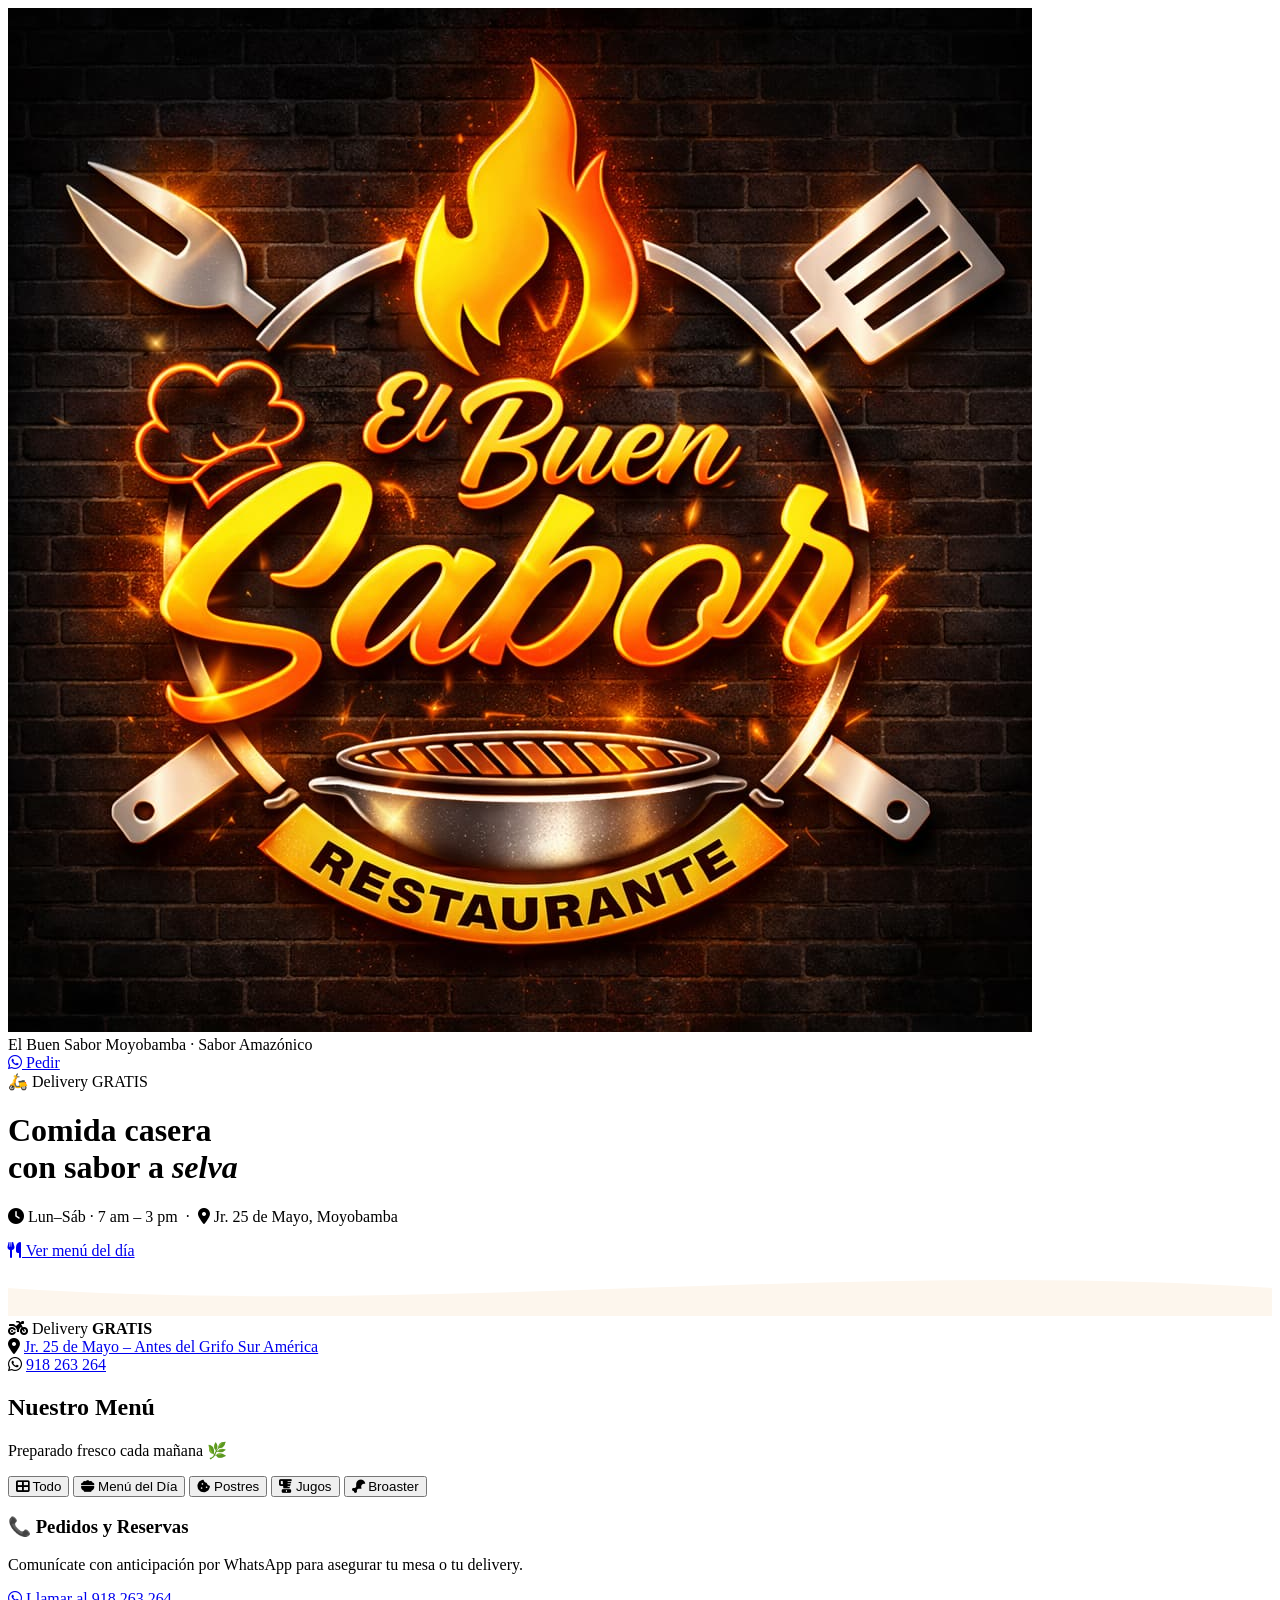
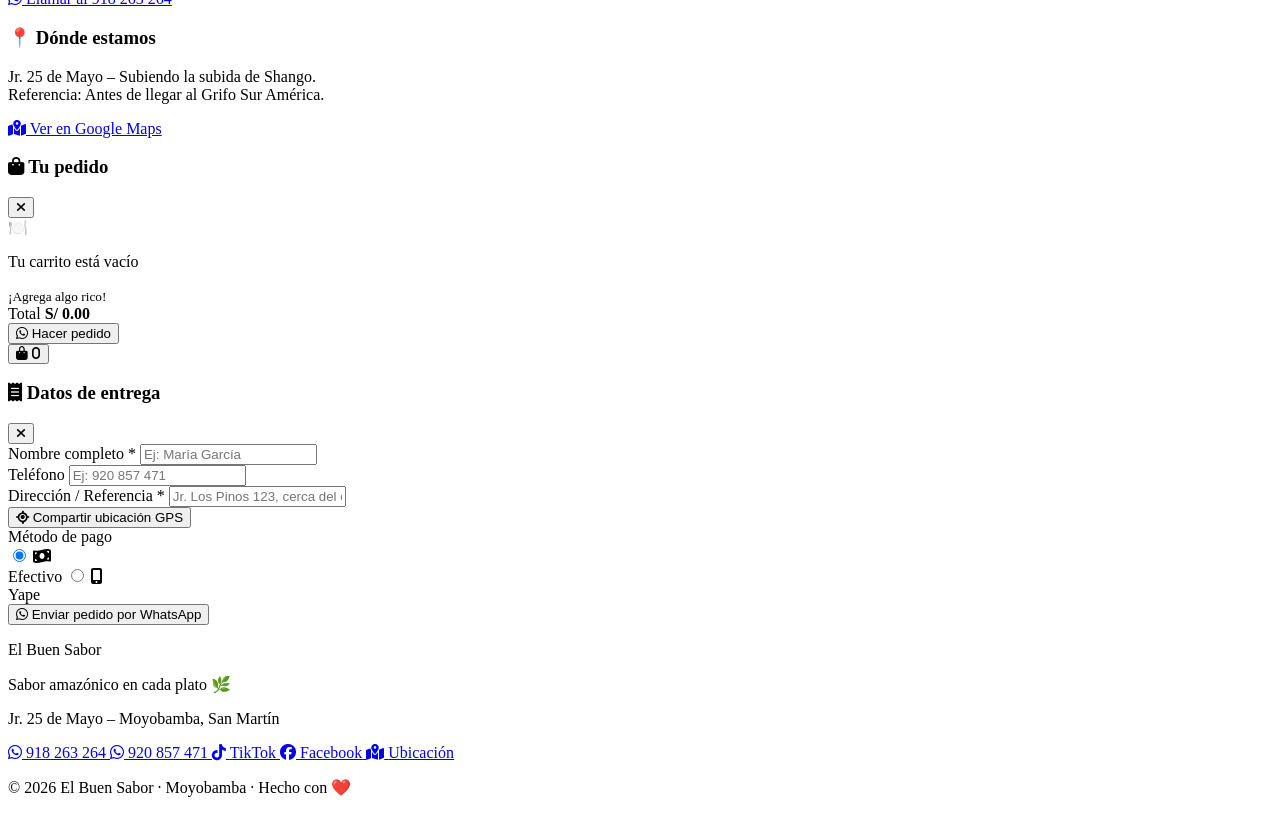
==== index.html @ 11ffff11 "Create index.html" ====
<!DOCTYPE html>
<html lang="es">
<head>
  <meta charset="UTF-8"/>
  <meta name="viewport" content="width=device-width, initial-scale=1.0"/>
  <title>El Buen Sabor – Delivery Gratis · Moyobamba</title>

  <!-- Open Graph -->
  <meta property="og:title" content="El Buen Sabor – Comida casera con sabor a selva"/>
  <meta property="og:description" content="🛵 Delivery GRATIS · Menú del día · Jugos · Broaster · Pedidos por WhatsApp"/>
  <meta property="og:image" content="img/og-banner.jpg"/>
  <meta property="og:type" content="website"/>
  <meta name="theme-color" content="#b5460f"/>

  <link rel="preconnect" href="https://fonts.googleapis.com"/>
  <link href="https://fonts.googleapis.com/css2?family=Bebas+Neue&family=Outfit:wght@400;500;600;700;800&display=swap" rel="stylesheet"/>
  <link rel="stylesheet" href="https://cdnjs.cloudflare.com/ajax/libs/font-awesome/6.5.0/css/all.min.css"/>
  <link rel="stylesheet" href="css/style.css"/>
</head>
<body>

<!-- ▓▓▓▓▓ HERO ▓▓▓▓▓ -->
<header class="hero">
  <div class="hero-media">
    <img src="img/hero.jpg" alt="El Buen Sabor" class="hero-img"
         onerror="this.style.display='none'"/>
    <div class="hero-overlay"></div>
  </div>

  <nav class="topbar">
    <div class="topbar-brand">
      <img src="img/logo.png" alt="Logo" class="topbar-logo"
           onerror="this.style.display='none'"/>
      <div>
        <span class="topbar-name">El Buen Sabor</span>
        <span class="topbar-sub">Moyobamba · Sabor Amazónico</span>
      </div>
    </div>
    <a href="https://wa.me/51918263264" target="_blank" rel="noopener" class="topbar-wa">
      <i class="fa-brands fa-whatsapp"></i> Pedir
    </a>
  </nav>

  <div class="hero-body">
    <div class="hero-badge">🛵 Delivery GRATIS</div>
    <h1 class="hero-title">Comida casera<br>con sabor a <em>selva</em></h1>
    <p class="hero-info">
      <i class="fa-solid fa-clock"></i> Lun–Sáb · 7 am – 3 pm
      &nbsp;·&nbsp;
      <i class="fa-solid fa-location-dot"></i> Jr. 25 de Mayo, Moyobamba
    </p>
    <a href="#menu" class="hero-cta">
      <i class="fa-solid fa-utensils"></i> Ver menú del día
    </a>
  </div>

  <div class="hero-wave">
    <svg viewBox="0 0 1440 64" xmlns="http://www.w3.org/2000/svg" preserveAspectRatio="none">
      <path d="M0,32 C480,64 960,0 1440,32 L1440,64 L0,64 Z" fill="#fdf6ed"/>
    </svg>
  </div>
</header>

<!-- ▓▓▓▓▓ INFO STRIP ▓▓▓▓▓ -->
<div class="info-strip">
  <div class="info-strip-inner">
    <div class="info-chip">
      <i class="fa-solid fa-motorcycle"></i>
      <span>Delivery <strong>GRATIS</strong></span>
    </div>
    <div class="info-chip">
      <i class="fa-solid fa-map-marker-alt"></i>
      <a href="https://maps.app.goo.gl/1Du1t6VzoVoFPYCs9" target="_blank">
        Jr. 25 de Mayo – Antes del Grifo Sur América
      </a>
    </div>
    <div class="info-chip">
      <i class="fa-brands fa-whatsapp"></i>
      <a href="https://wa.me/51918263264" target="_blank">918 263 264</a>
    </div>
  </div>
</div>

<!-- ▓▓▓▓▓ MENÚ ▓▓▓▓▓ -->
<section id="menu" class="menu-section">
  <div class="container">
    <div class="sec-head">
      <h2 class="sec-title">Nuestro Menú</h2>
      <p class="sec-sub">Preparado fresco cada mañana 🌿</p>
    </div>

    <!-- Tabs -->
    <div class="tabs" id="tabs">
      <button class="tab active" data-cat="all">
        <i class="fa-solid fa-th-large"></i> Todo
      </button>
      <button class="tab" data-cat="menu">
        <i class="fa-solid fa-bowl-food"></i> Menú del Día
      </button>
      <button class="tab" data-cat="postre">
        <i class="fa-solid fa-cookie-bite"></i> Postres
      </button>
      <button class="tab" data-cat="jugos">
        <i class="fa-solid fa-blender"></i> Jugos
      </button>
      <button class="tab" data-cat="broaster">
        <i class="fa-solid fa-drumstick-bite"></i> Broaster
      </button>
    </div>

    <!-- Grid -->
    <div class="grid" id="grid"></div>
  </div>
</section>

<!-- ▓▓▓▓▓ NOSOTROS ▓▓▓▓▓ -->
<section class="about-section">
  <div class="container">
    <div class="about-card">
      <div class="about-col">
        <h3>📞 Pedidos y Reservas</h3>
        <p>Comunícate con anticipación por WhatsApp para asegurar tu mesa o tu delivery.</p>
        <a href="https://wa.me/51918263264" target="_blank" class="btn-wa-big">
          <i class="fa-brands fa-whatsapp"></i> Llamar al 918 263 264
        </a>
      </div>
      <div class="about-col">
        <h3>📍 Dónde estamos</h3>
        <p>Jr. 25 de Mayo – Subiendo la subida de Shango.<br>Referencia: Antes de llegar al Grifo Sur América.</p>
        <a href="https://maps.app.goo.gl/1Du1t6VzoVoFPYCs9" target="_blank" class="btn-maps">
          <i class="fa-solid fa-map-location-dot"></i> Ver en Google Maps
        </a>
      </div>
    </div>
  </div>
</section>

<!-- ▓▓▓▓▓ CART SCRIM ▓▓▓▓▓ -->
<div class="scrim" id="scrim"></div>

<!-- ▓▓▓▓▓ CART DRAWER ▓▓▓▓▓ -->
<aside class="drawer" id="drawer">
  <div class="drawer-head">
    <h3><i class="fa-solid fa-bag-shopping"></i> Tu pedido</h3>
    <button class="icon-btn" id="btnCloseDrawer">
      <i class="fa-solid fa-xmark"></i>
    </button>
  </div>
  <div class="drawer-body" id="drawerBody">
    <div class="empty-state" id="emptyState">
      <span>🍽️</span>
      <p>Tu carrito está vacío</p>
      <small>¡Agrega algo rico!</small>
    </div>
  </div>
  <div class="drawer-foot" id="drawerFoot">
    <div class="total-row">
      <span>Total</span>
      <strong id="totalLabel">S/ 0.00</strong>
    </div>
    <button class="btn-checkout" id="btnCheckout">
      <i class="fa-brands fa-whatsapp"></i> Hacer pedido
    </button>
  </div>
</aside>

<!-- FAB -->
<button class="fab" id="fab">
  <i class="fa-solid fa-bag-shopping"></i>
  <span class="fab-badge" id="fabBadge">0</span>
</button>

<!-- ▓▓▓▓▓ MODAL CHECKOUT ▓▓▓▓▓ -->
<div class="modal-bg" id="modalBg">
  <div class="modal">
    <div class="modal-head">
      <h3><i class="fa-solid fa-receipt"></i> Datos de entrega</h3>
      <button class="icon-btn light" id="btnCloseModal">
        <i class="fa-solid fa-xmark"></i>
      </button>
    </div>
    <div class="modal-body">
      <div class="order-preview" id="orderPreview"></div>

      <div class="field">
        <label>Nombre completo <span class="req">*</span></label>
        <input id="fName" type="text" placeholder="Ej: María García"/>
      </div>
      <div class="field">
        <label>Teléfono</label>
        <input id="fPhone" type="tel" placeholder="Ej: 920 857 471"/>
      </div>
      <div class="field">
        <label>Dirección / Referencia <span class="req">*</span></label>
        <input id="fAddr" type="text" placeholder="Jr. Los Pinos 123, cerca del colegio"/>
      </div>

      <button class="btn-gps" id="btnGps">
        <i class="fa-solid fa-location-crosshairs"></i> Compartir ubicación GPS
      </button>
      <div class="gps-box" id="gpsBox"></div>

      <div class="field">
        <label>Método de pago</label>
        <div class="pay-grid">
          <label class="pay-opt">
            <input type="radio" name="pago" value="Efectivo" checked/>
            <span><i class="fa-solid fa-money-bill-wave"></i><br>Efectivo</span>
          </label>
          <label class="pay-opt">
            <input type="radio" name="pago" value="Yape"/>
            <span><i class="fa-solid fa-mobile-screen-button"></i><br>Yape</span>
          </label>
        </div>
      </div>

      <button class="btn-wa-send" id="btnWaSend">
        <i class="fa-brands fa-whatsapp"></i> Enviar pedido por WhatsApp
      </button>
    </div>
  </div>
</div>

<!-- ▓▓▓▓▓ FOOTER ▓▓▓▓▓ -->
<footer class="footer">
  <div class="footer-inner">
    <div class="footer-brand">
      <p class="footer-logo">El Buen Sabor</p>
      <p class="footer-tagline">Sabor amazónico en cada plato 🌿</p>
      <p class="footer-addr">Jr. 25 de Mayo – Moyobamba, San Martín</p>
    </div>
    <div class="footer-links">
      <a href="https://wa.me/51918263264" target="_blank" class="flink flink-wa">
        <i class="fa-brands fa-whatsapp"></i>
        <span>918 263 264</span>
      </a>
      <a href="https://wa.me/51920857471" target="_blank" class="flink flink-wa">
        <i class="fa-brands fa-whatsapp"></i>
        <span>920 857 471</span>
      </a>
      <a href="https://tiktok.com/@elbuensaboraselvamoyo" target="_blank" class="flink flink-tk">
        <i class="fa-brands fa-tiktok"></i>
        <span>TikTok</span>
      </a>
      <a href="https://www.facebook.com/share/1CSU9ntRd1/" target="_blank" class="flink flink-fb">
        <i class="fa-brands fa-facebook"></i>
        <span>Facebook</span>
      </a>
      <a href="https://maps.app.goo.gl/1Du1t6VzoVoFPYCs9" target="_blank" class="flink flink-maps">
        <i class="fa-solid fa-map-location-dot"></i>
        <span>Ubicación</span>
      </a>
    </div>
  </div>
  <p class="footer-copy">© 2026 El Buen Sabor · Moyobamba · Hecho con ❤️</p>
</footer>

<!-- Toast -->
<div class="toast" id="toast"></div>

<script src="js/app.js"></script>
</body>
</html>
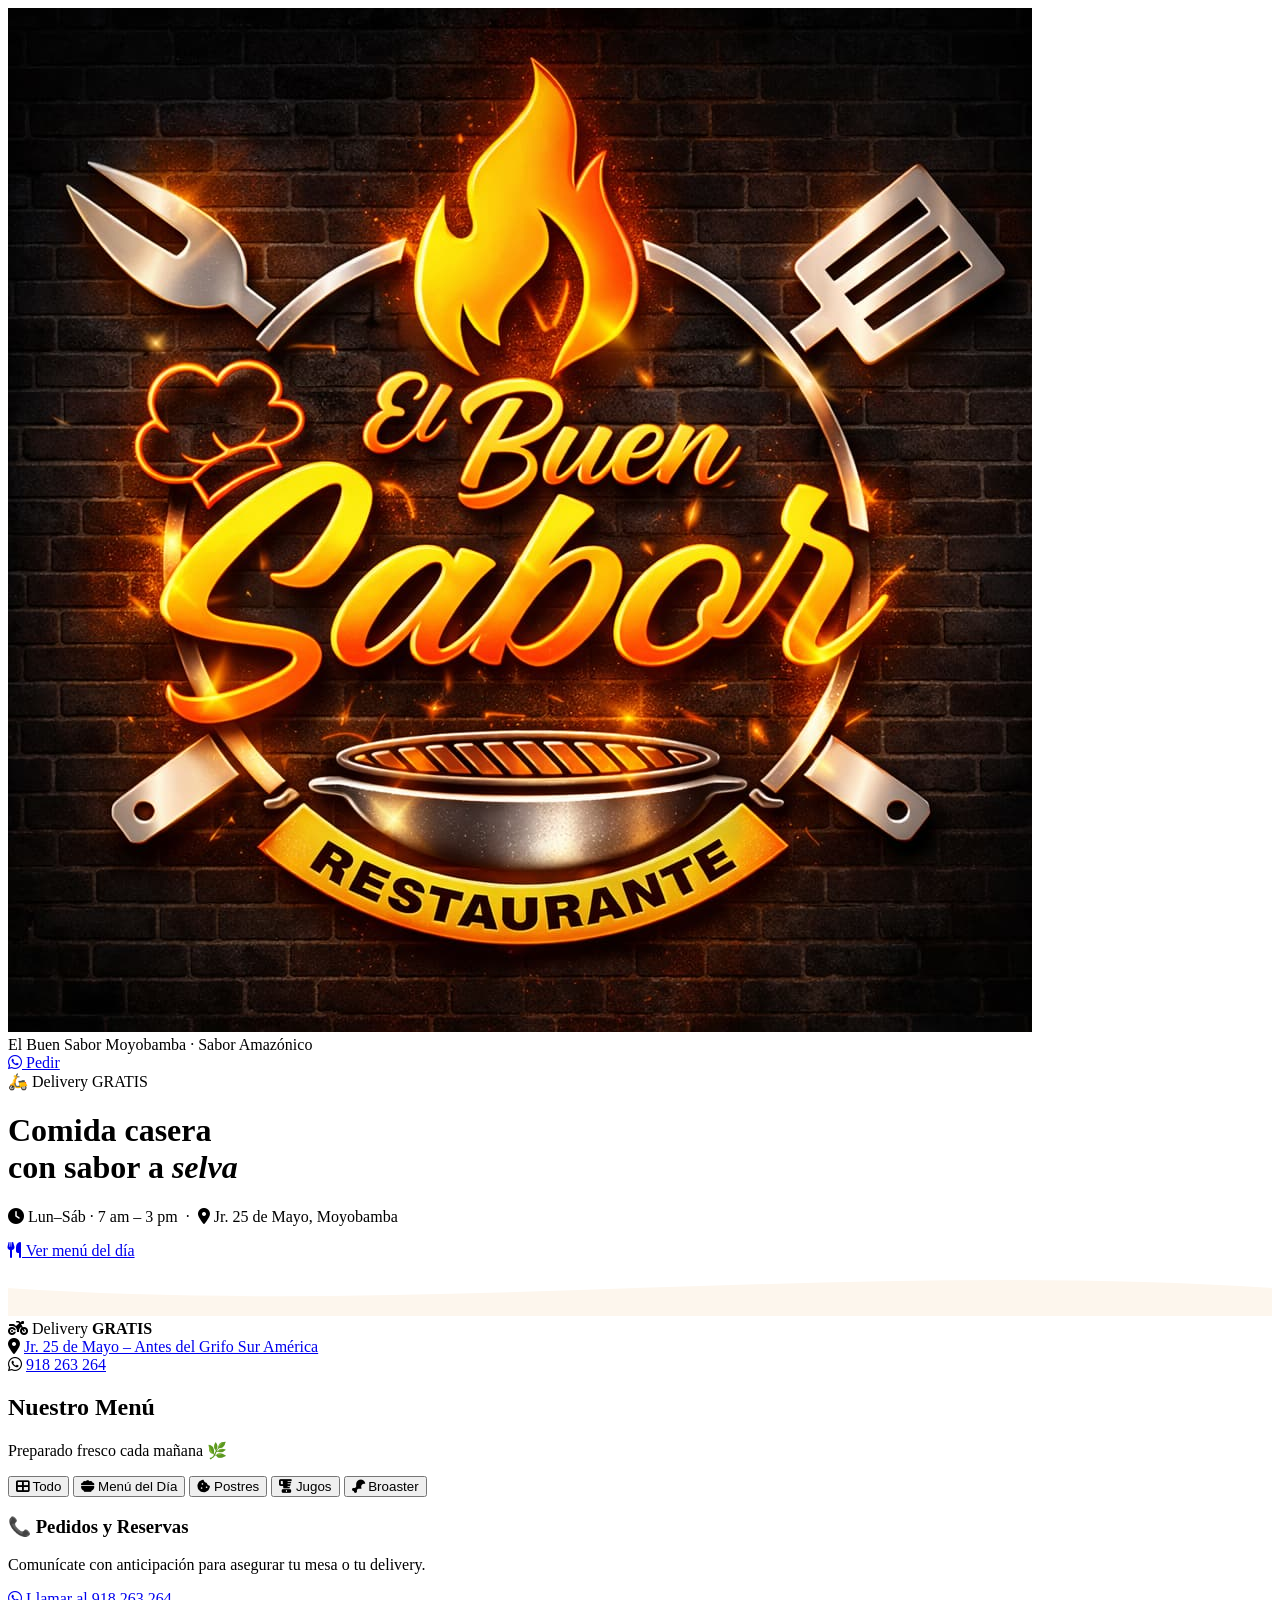
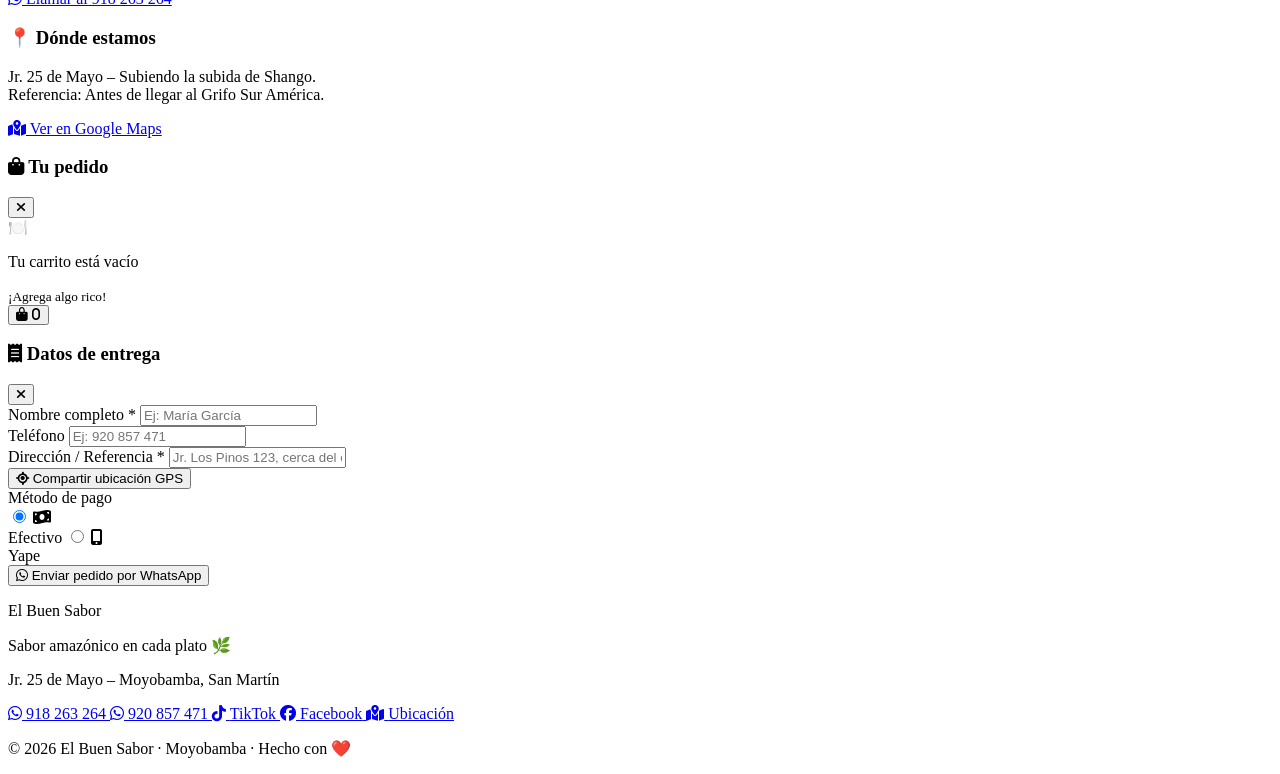
==== commit 45e9fc41: "Update index.html" ====
--- a/index.html
+++ b/index.html
@@ -5,12 +5,18 @@
   <meta name="viewport" content="width=device-width, initial-scale=1.0"/>
   <title>El Buen Sabor – Delivery Gratis · Moyobamba</title>
 
-  <!-- Open Graph -->
-  <meta property="og:title" content="El Buen Sabor – Comida casera con sabor a selva"/>
-  <meta property="og:description" content="🛵 Delivery GRATIS · Menú del día · Jugos · Broaster · Pedidos por WhatsApp"/>
-  <meta property="og:image" content="img/og-banner.jpg"/>
-  <meta property="og:type" content="website"/>
-  <meta name="theme-color" content="#b5460f"/>
+  <!-- ═══ Open Graph – URLs ABSOLUTAS para WhatsApp / Facebook / Instagram ═══ -->
+  <meta property="og:title"        content="🍽️ El Buen Sabor – Delivery GRATIS en Moyobamba"/>
+  <meta property="og:description"  content="🛵 Delivery GRATIS · Menú del día · Jugos · Broaster · ¡Pide ahora por WhatsApp!"/>
+  <meta property="og:image"        content="https://koreag123.github.io/El-Buen-Sabor/img/og-banner.jpg"/>
+  <meta property="og:image:width"  content="1200"/>
+  <meta property="og:image:height" content="630"/>
+  <meta property="og:url"          content="https://koreag123.github.io/El-Buen-Sabor/"/>
+  <meta property="og:type"         content="website"/>
+  <meta property="og:site_name"    content="El Buen Sabor"/>
+  <meta name="twitter:card"        content="summary_large_image"/>
+  <meta name="twitter:image"       content="https://koreag123.github.io/El-Buen-Sabor/img/og-banner.jpg"/>
+  <meta name="theme-color"         content="#b5460f"/>
 
   <link rel="preconnect" href="https://fonts.googleapis.com"/>
   <link href="https://fonts.googleapis.com/css2?family=Bebas+Neue&family=Outfit:wght@400;500;600;700;800&display=swap" rel="stylesheet"/>
@@ -19,17 +25,20 @@
 </head>
 <body>
 
-<!-- ▓▓▓▓▓ HERO ▓▓▓▓▓ -->
+<!-- ══════════ HERO ══════════ -->
 <header class="hero">
+  <!-- Imagen de fondo – si no existe usa degradado oscuro del CSS -->
   <div class="hero-media">
-    <img src="img/hero.jpg" alt="El Buen Sabor" class="hero-img"
-         onerror="this.style.display='none'"/>
+    <img src="img/hero.jpg" alt="" class="hero-img"
+         onerror="this.remove()"/>
     <div class="hero-overlay"></div>
   </div>
 
+  <!-- TOPBAR -->
   <nav class="topbar">
     <div class="topbar-brand">
-      <img src="img/logo.png" alt="Logo" class="topbar-logo"
+      <!-- Logo del restaurante – usa la imagen que subiste -->
+      <img src="img/logo.png" alt="El Buen Sabor" class="topbar-logo"
            onerror="this.style.display='none'"/>
       <div>
         <span class="topbar-name">El Buen Sabor</span>
@@ -41,6 +50,7 @@
     </a>
   </nav>
 
+  <!-- CONTENIDO HERO -->
   <div class="hero-body">
     <div class="hero-badge">🛵 Delivery GRATIS</div>
     <h1 class="hero-title">Comida casera<br>con sabor a <em>selva</em></h1>
@@ -61,7 +71,7 @@
   </div>
 </header>
 
-<!-- ▓▓▓▓▓ INFO STRIP ▓▓▓▓▓ -->
+<!-- ══════════ INFO STRIP ══════════ -->
 <div class="info-strip">
   <div class="info-strip-inner">
     <div class="info-chip">
@@ -81,7 +91,7 @@
   </div>
 </div>
 
-<!-- ▓▓▓▓▓ MENÚ ▓▓▓▓▓ -->
+<!-- ══════════ MENÚ ══════════ -->
 <section id="menu" class="menu-section">
   <div class="container">
     <div class="sec-head">
@@ -89,7 +99,7 @@
       <p class="sec-sub">Preparado fresco cada mañana 🌿</p>
     </div>
 
-    <!-- Tabs -->
+    <!-- Tabs categoría -->
     <div class="tabs" id="tabs">
       <button class="tab active" data-cat="all">
         <i class="fa-solid fa-th-large"></i> Todo
@@ -108,25 +118,26 @@
       </button>
     </div>
 
-    <!-- Grid -->
+    <!-- Grid de productos (llenado por JS) -->
     <div class="grid" id="grid"></div>
   </div>
 </section>
 
-<!-- ▓▓▓▓▓ NOSOTROS ▓▓▓▓▓ -->
+<!-- ══════════ NOSOTROS / CONTACTO ══════════ -->
 <section class="about-section">
   <div class="container">
     <div class="about-card">
       <div class="about-col">
         <h3>📞 Pedidos y Reservas</h3>
-        <p>Comunícate con anticipación por WhatsApp para asegurar tu mesa o tu delivery.</p>
+        <p>Comunícate con anticipación para asegurar tu mesa o tu delivery.</p>
         <a href="https://wa.me/51918263264" target="_blank" class="btn-wa-big">
           <i class="fa-brands fa-whatsapp"></i> Llamar al 918 263 264
         </a>
       </div>
       <div class="about-col">
         <h3>📍 Dónde estamos</h3>
-        <p>Jr. 25 de Mayo – Subiendo la subida de Shango.<br>Referencia: Antes de llegar al Grifo Sur América.</p>
+        <p>Jr. 25 de Mayo – Subiendo la subida de Shango.<br>
+           Referencia: Antes de llegar al Grifo Sur América.</p>
         <a href="https://maps.app.goo.gl/1Du1t6VzoVoFPYCs9" target="_blank" class="btn-maps">
           <i class="fa-solid fa-map-location-dot"></i> Ver en Google Maps
         </a>
@@ -135,10 +146,10 @@
   </div>
 </section>
 
-<!-- ▓▓▓▓▓ CART SCRIM ▓▓▓▓▓ -->
+<!-- ══════════ CART SCRIM ══════════ -->
 <div class="scrim" id="scrim"></div>
 
-<!-- ▓▓▓▓▓ CART DRAWER ▓▓▓▓▓ -->
+<!-- ══════════ CART DRAWER ══════════ -->
 <aside class="drawer" id="drawer">
   <div class="drawer-head">
     <h3><i class="fa-solid fa-bag-shopping"></i> Tu pedido</h3>
@@ -153,7 +164,7 @@
       <small>¡Agrega algo rico!</small>
     </div>
   </div>
-  <div class="drawer-foot" id="drawerFoot">
+  <div class="drawer-foot" id="drawerFoot" style="display:none">
     <div class="total-row">
       <span>Total</span>
       <strong id="totalLabel">S/ 0.00</strong>
@@ -164,14 +175,14 @@
   </div>
 </aside>
 
-<!-- FAB -->
+<!-- FAB Carrito -->
 <button class="fab" id="fab">
   <i class="fa-solid fa-bag-shopping"></i>
   <span class="fab-badge" id="fabBadge">0</span>
 </button>
 
-<!-- ▓▓▓▓▓ MODAL CHECKOUT ▓▓▓▓▓ -->
-<div class="modal-bg" id="modalBg">
+<!-- ══════════ MODAL CHECKOUT ══════════ -->
+<div class="modal-bg hidden" id="modalBg">
   <div class="modal">
     <div class="modal-head">
       <h3><i class="fa-solid fa-receipt"></i> Datos de entrega</h3>
@@ -180,15 +191,16 @@
       </button>
     </div>
     <div class="modal-body">
+      <!-- Resumen del pedido -->
       <div class="order-preview" id="orderPreview"></div>
 
       <div class="field">
         <label>Nombre completo <span class="req">*</span></label>
-        <input id="fName" type="text" placeholder="Ej: María García"/>
+        <input id="fName" type="text" placeholder="Ej: María García" autocomplete="name"/>
       </div>
       <div class="field">
         <label>Teléfono</label>
-        <input id="fPhone" type="tel" placeholder="Ej: 920 857 471"/>
+        <input id="fPhone" type="tel" placeholder="Ej: 920 857 471" autocomplete="tel"/>
       </div>
       <div class="field">
         <label>Dirección / Referencia <span class="req">*</span></label>
@@ -221,7 +233,7 @@
   </div>
 </div>
 
-<!-- ▓▓▓▓▓ FOOTER ▓▓▓▓▓ -->
+<!-- ══════════ FOOTER ══════════ -->
 <footer class="footer">
   <div class="footer-inner">
     <div class="footer-brand">
@@ -255,7 +267,7 @@
   <p class="footer-copy">© 2026 El Buen Sabor · Moyobamba · Hecho con ❤️</p>
 </footer>
 
-<!-- Toast -->
+<!-- Toast notificaciones -->
 <div class="toast" id="toast"></div>
 
 <script src="js/app.js"></script>
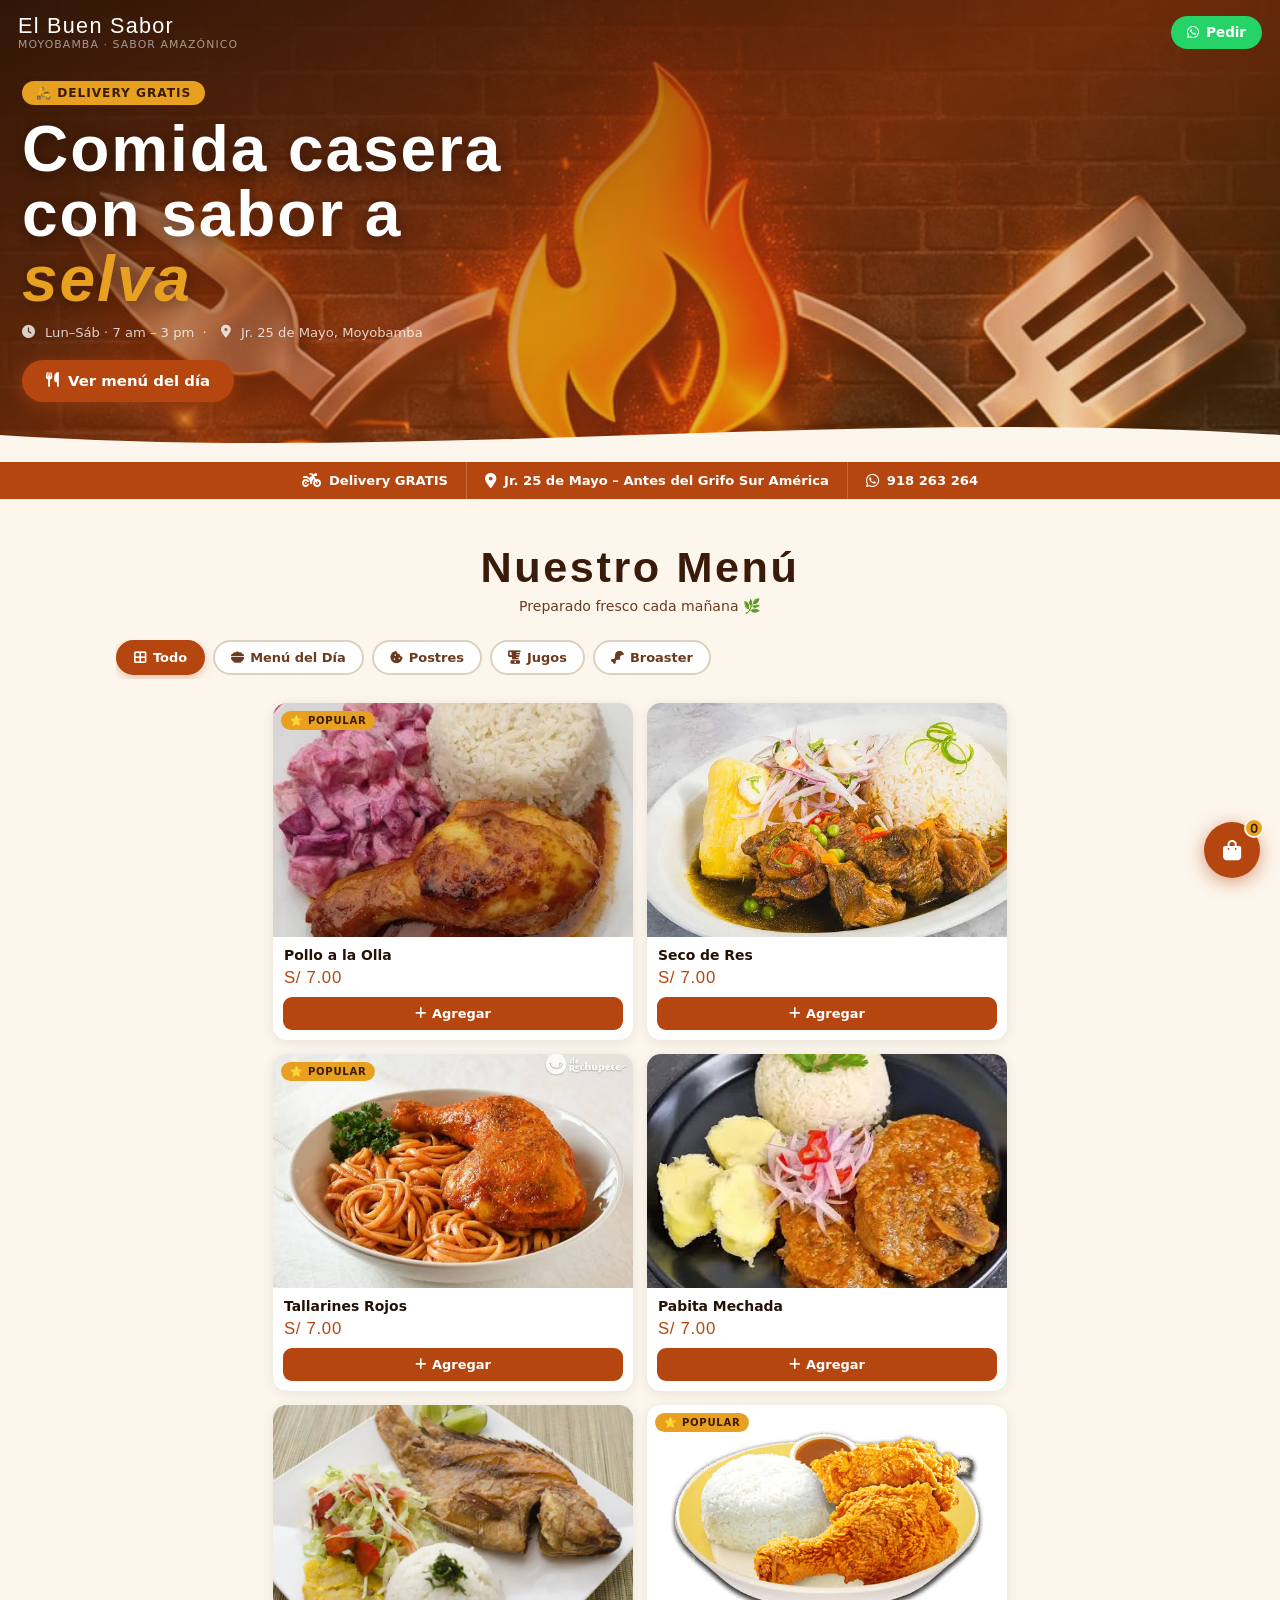
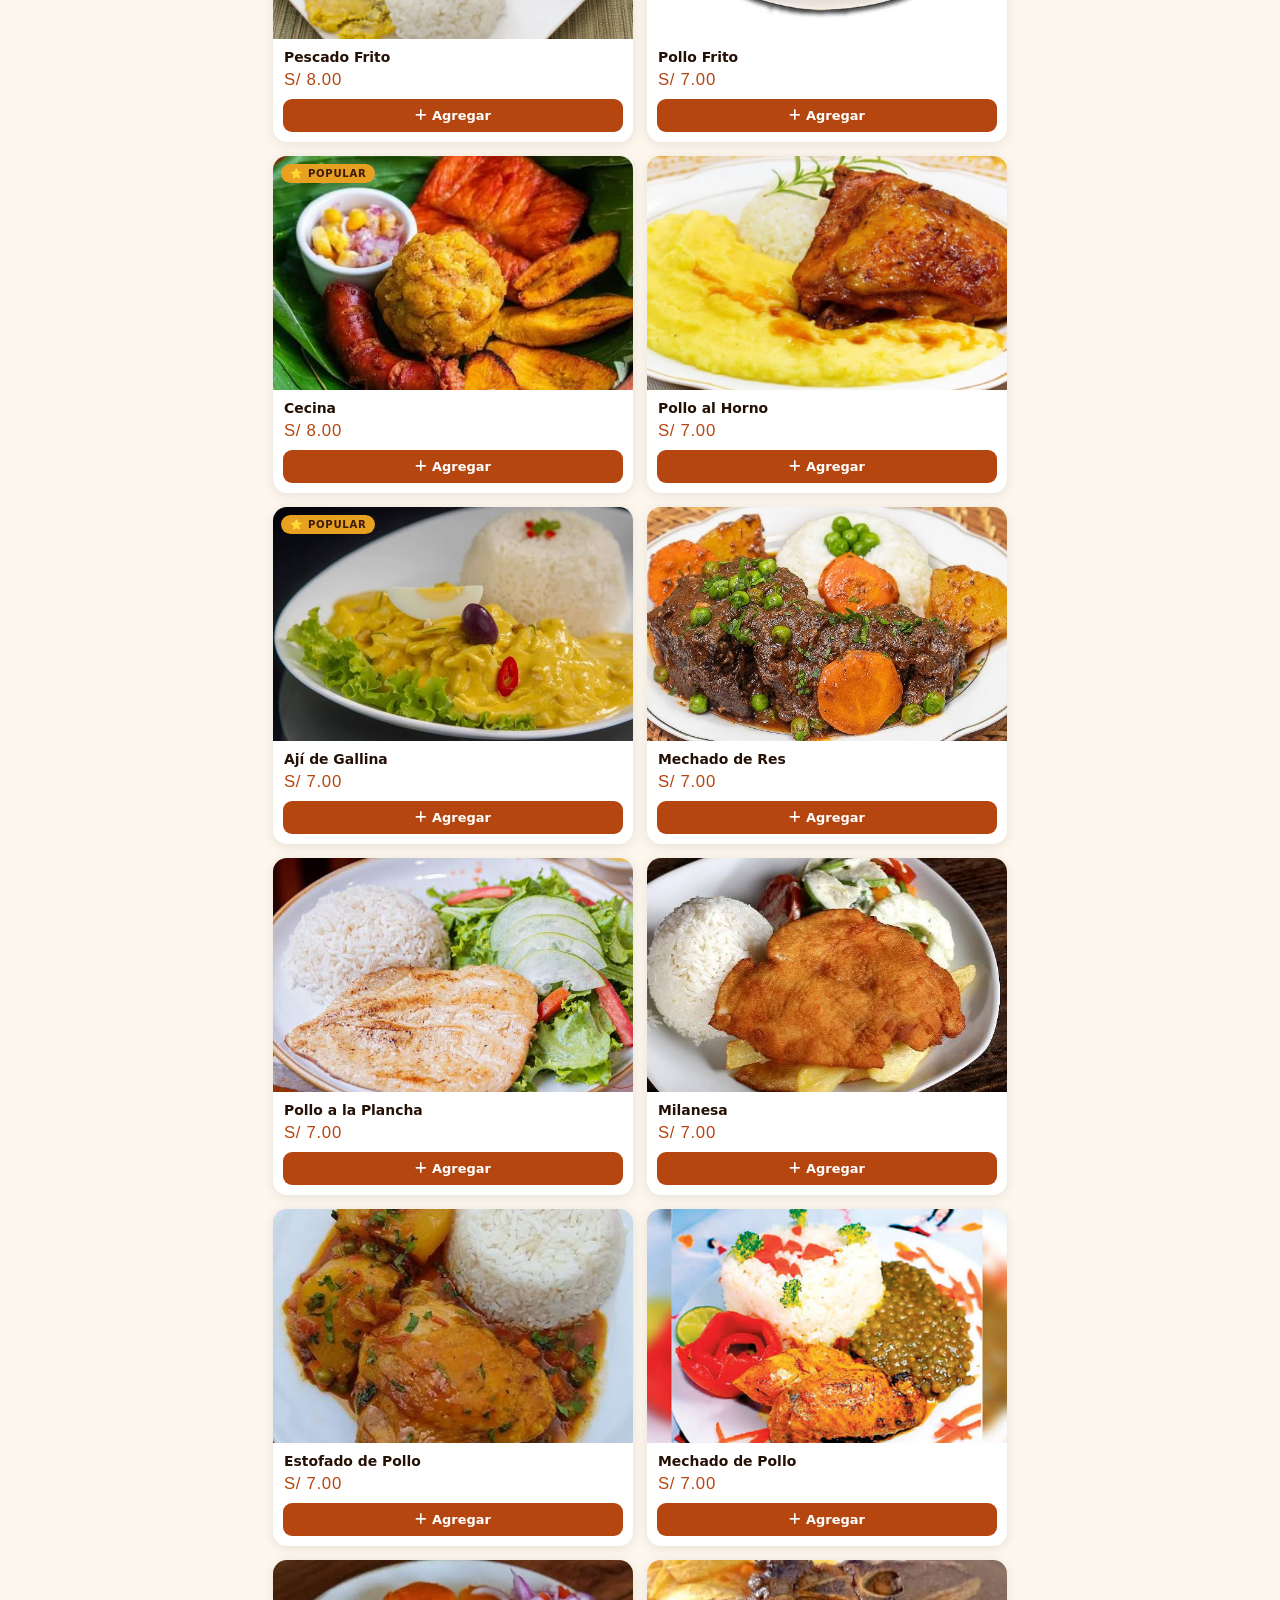
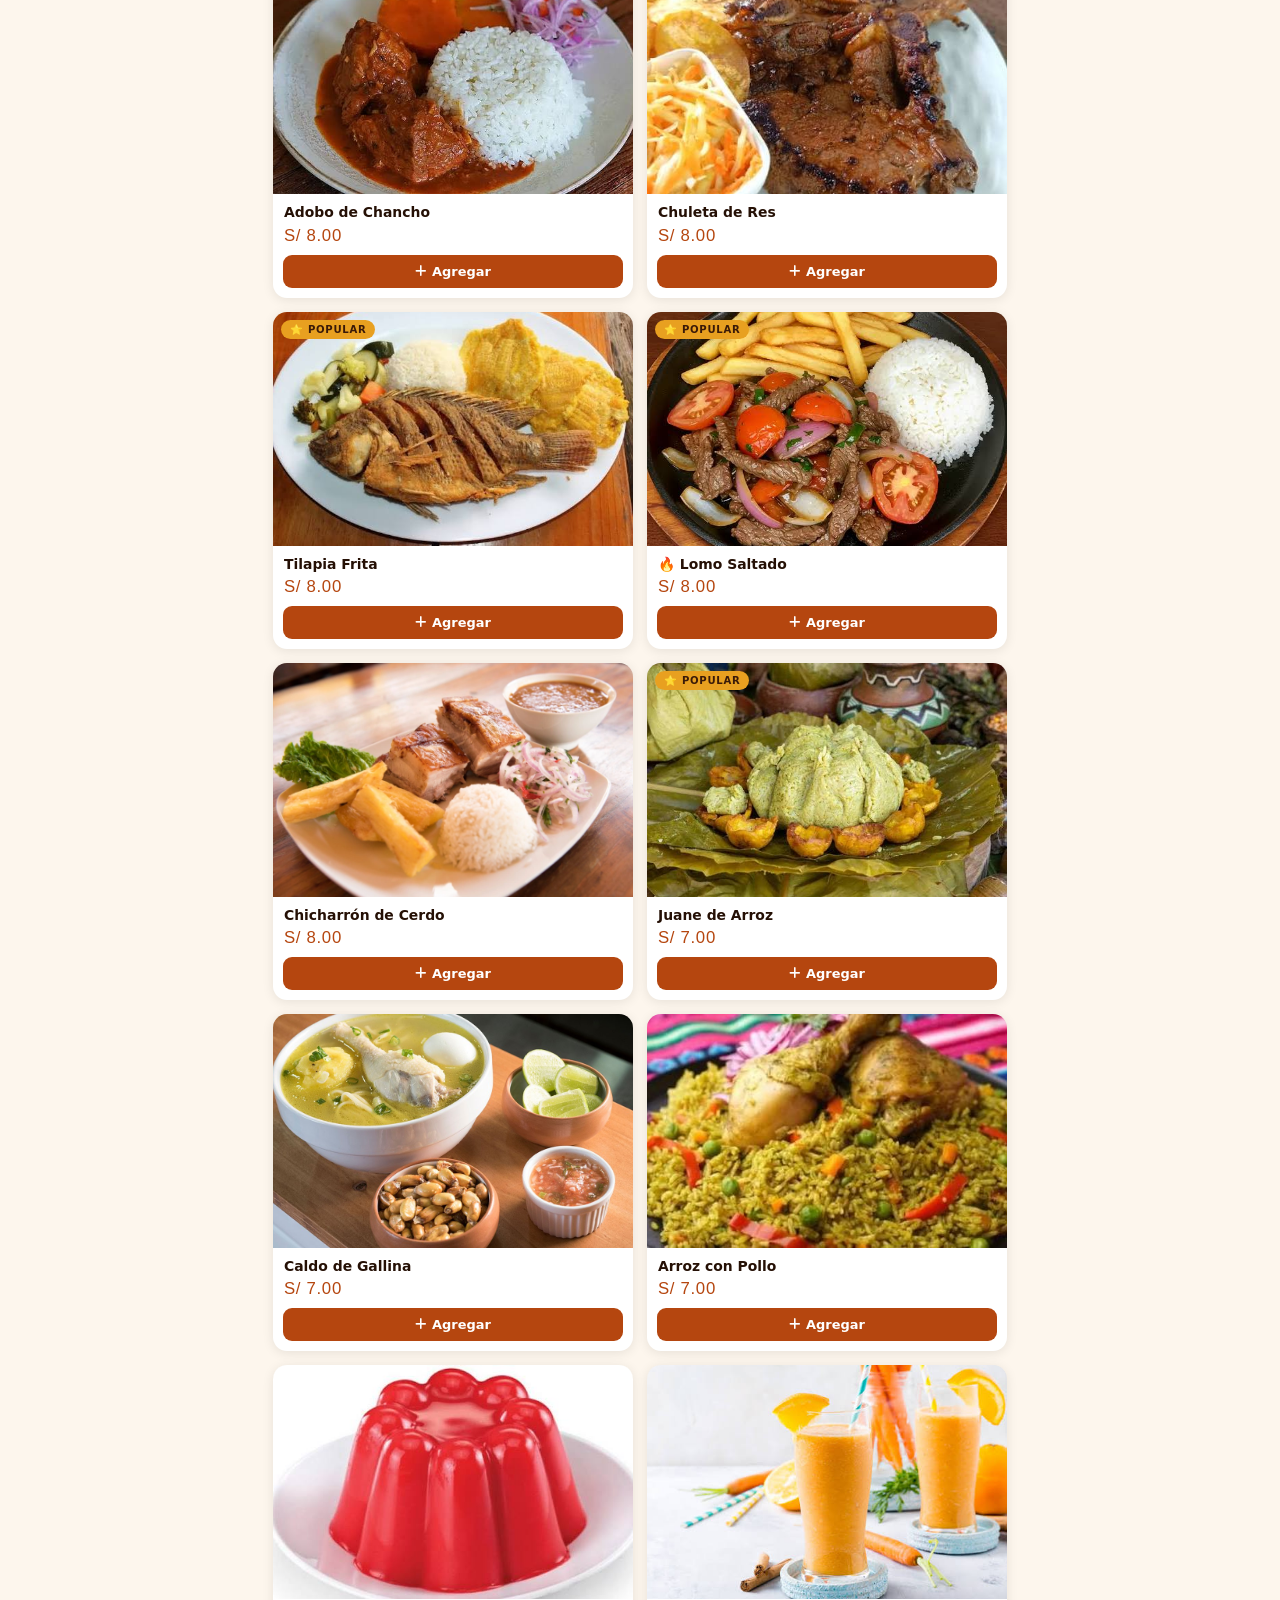
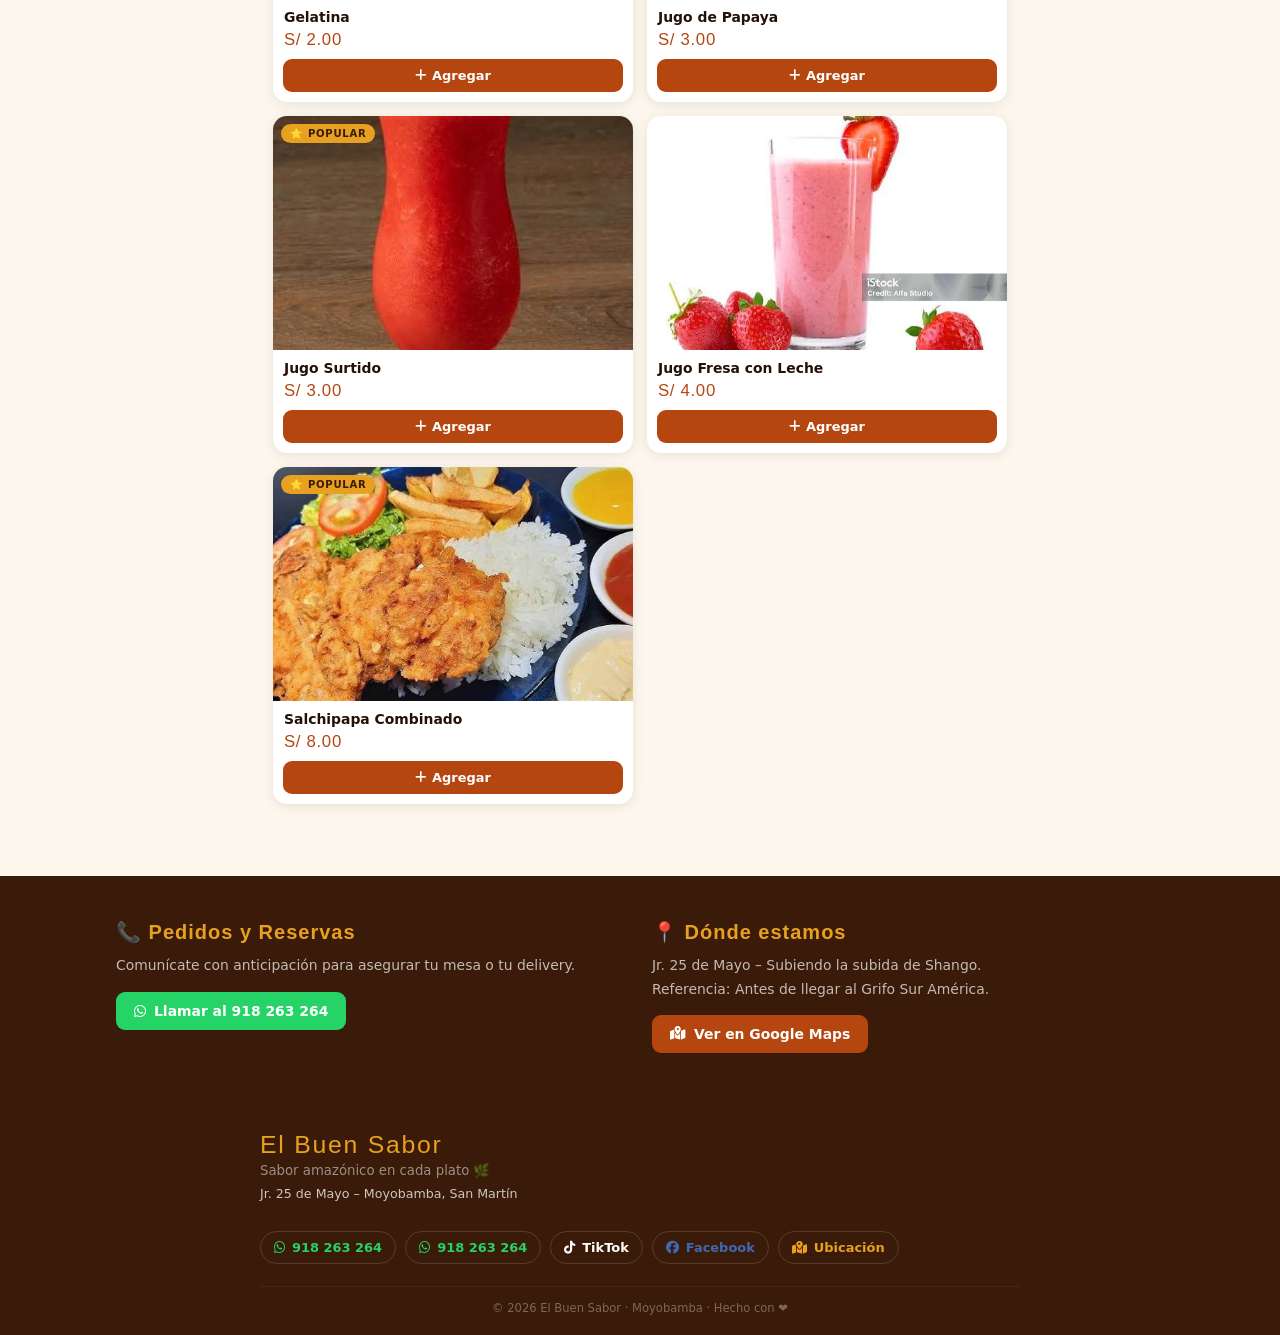
==== commit 60c6470c: "Update index.html" ====
--- a/index.html
+++ b/index.html
@@ -248,7 +248,7 @@
       </a>
       <a href="https://wa.me/51920857471" target="_blank" class="flink flink-wa">
         <i class="fa-brands fa-whatsapp"></i>
-        <span>920 857 471</span>
+        <span>918 263 264</span>
       </a>
       <a href="https://tiktok.com/@elbuensaboraselvamoyo" target="_blank" class="flink flink-tk">
         <i class="fa-brands fa-tiktok"></i>
--- a/css/style.css
+++ b/css/style.css
@@ -0,0 +1,796 @@
+/* ══════════════════════════════════════════════════
+   EL BUEN SABOR – style.css (versión corregida)
+   Paleta: naranja quemado + crema + marrón tierra
+   Tipografía: Bebas Neue (display) + Outfit (body)
+══════════════════════════════════════════════════ */
+
+/* ── Variables ── */
+:root {
+  --orange:   #b5460f;
+  --orange2:  #d4581a;
+  --orange3:  #f07030;
+  --gold:     #e8a020;
+  --cream:    #fdf6ed;
+  --cream2:   #f2e8d8;
+  --cream3:   #e8dac8;
+  --brown:    #3a1a08;
+  --brown2:   #5c2e10;
+  --white:    #ffffff;
+  --text:     #251005;
+  --text2:    #6b3a1f;
+  --gray:     #b89880;
+  --gray2:    #ddd0c0;
+  --wa:       #25D366;
+  --wa2:      #1ebe5d;
+  --red:      #e02020;
+  --shadow:   0 2px 12px rgba(0,0,0,.09);
+  --shadow-md:0 5px 22px rgba(0,0,0,.14);
+  --r:        14px;
+  --rs:       9px;
+  --tr:       .22s ease;
+  --fd:       'Bebas Neue', Impact, sans-serif;
+  --fb:       'Outfit', system-ui, sans-serif;
+}
+
+/* ── Reset ── */
+*,*::before,*::after{box-sizing:border-box;margin:0;padding:0}
+html{scroll-behavior:smooth;-webkit-tap-highlight-color:transparent}
+body{font-family:var(--fb);background:var(--cream);color:var(--text);overflow-x:hidden}
+a{text-decoration:none;color:inherit}
+img{display:block;max-width:100%}
+button{cursor:pointer;border:none;background:none;font-family:inherit}
+input{font-family:inherit}
+.hidden{display:none!important}
+.container{max-width:1080px;margin:0 auto;padding:0 16px}
+
+/* ══════════════════════════
+   HERO  
+   Fondo degradado oscuro cuando no hay hero.jpg
+══════════════════════════ */
+.hero{
+  position:relative;
+  min-height:420px;
+  display:flex;flex-direction:column;
+  overflow:hidden;
+  /* Fondo de respaldo si no hay imagen */
+  background:linear-gradient(155deg, #3a1a08 0%, #b5460f 55%, #e8a020 100%);
+}
+.hero-media{
+  position:absolute;inset:0;
+  pointer-events:none;
+}
+.hero-img{
+  width:100%;height:100%;
+  object-fit:cover;object-position:center top;
+  display:block;
+}
+.hero-overlay{
+  position:absolute;inset:0;
+  background:linear-gradient(155deg,
+    rgba(58,26,8,.82) 0%,
+    rgba(181,70,15,.60) 50%,
+    rgba(232,160,32,.18) 100%);
+}
+
+/* Topbar */
+.topbar{
+  position:relative;z-index:10;
+  display:flex;align-items:center;justify-content:space-between;
+  padding:14px 18px;
+}
+.topbar-brand{display:flex;align-items:center;gap:10px}
+.topbar-logo{
+  width:46px;height:46px;border-radius:50%;
+  object-fit:cover;
+  border:2px solid rgba(255,255,255,.45);
+  background:rgba(255,255,255,.1);
+}
+.topbar-name{
+  display:block;font-family:var(--fd);font-size:1.35rem;
+  color:var(--white);letter-spacing:.06em;line-height:1.1;
+}
+.topbar-sub{
+  display:block;font-size:.68rem;color:rgba(255,255,255,.55);
+  letter-spacing:.1em;text-transform:uppercase;
+}
+.topbar-wa{
+  display:flex;align-items:center;gap:7px;
+  background:var(--wa);color:var(--white);
+  padding:9px 16px;border-radius:50px;
+  font-weight:700;font-size:.84rem;
+  transition:var(--tr);flex-shrink:0;
+}
+.topbar-wa:hover{background:var(--wa2);transform:translateY(-1px)}
+
+/* Hero body */
+.hero-body{
+  position:relative;z-index:10;flex:1;
+  display:flex;flex-direction:column;
+  justify-content:center;
+  padding:16px 22px 60px;
+  max-width:560px;
+}
+.hero-badge{
+  display:inline-block;margin-bottom:12px;
+  background:var(--gold);color:var(--brown);
+  font-weight:800;font-size:.76rem;
+  padding:5px 14px;border-radius:50px;
+  letter-spacing:.08em;text-transform:uppercase;
+  align-self:flex-start;
+}
+.hero-title{
+  font-family:var(--fd);
+  font-size:clamp(2.4rem,8vw,4rem);
+  color:var(--white);line-height:1.02;
+  text-shadow:0 3px 16px rgba(0,0,0,.4);
+  margin-bottom:12px;
+  letter-spacing:.03em;
+}
+.hero-title em{color:var(--gold);font-style:italic}
+.hero-info{
+  font-size:.82rem;color:rgba(255,255,255,.78);
+  margin-bottom:20px;display:flex;flex-wrap:wrap;gap:4px 10px;
+  align-items:center;
+}
+.hero-cta{
+  display:inline-flex;align-items:center;gap:9px;
+  background:var(--orange);color:var(--white);
+  padding:12px 24px;border-radius:50px;
+  font-weight:700;font-size:.93rem;
+  align-self:flex-start;
+  box-shadow:0 4px 18px rgba(181,70,15,.5);
+  transition:var(--tr);
+}
+.hero-cta:hover{background:var(--orange2);transform:translateY(-2px)}
+
+.hero-wave{
+  position:absolute;bottom:-1px;left:0;right:0;z-index:5;
+  line-height:0;pointer-events:none;
+}
+.hero-wave svg{width:100%;height:56px}
+
+/* ══════════════════════════
+   INFO STRIP
+══════════════════════════ */
+.info-strip{background:var(--orange);overflow:hidden}
+.info-strip-inner{
+  display:flex;flex-wrap:wrap;justify-content:center;
+  max-width:1080px;margin:0 auto;
+}
+.info-chip{
+  display:flex;align-items:center;gap:8px;
+  color:var(--white);font-size:.82rem;font-weight:600;
+  padding:11px 18px;border-right:1px solid rgba(255,255,255,.2);
+  flex-shrink:0;
+}
+.info-chip:last-child{border-right:none}
+.info-chip i{font-size:.95rem}
+.info-chip a{color:var(--white)}
+.info-chip a:hover{opacity:.75}
+@media(max-width:500px){
+  .info-chip{font-size:.76rem;padding:9px 12px}
+}
+
+/* ══════════════════════════
+   MENU SECTION
+══════════════════════════ */
+.menu-section{padding:44px 0 72px}
+
+.sec-head{text-align:center;margin-bottom:26px}
+.sec-title{
+  font-family:var(--fd);font-size:clamp(1.9rem,5vw,2.7rem);
+  color:var(--brown);letter-spacing:.06em;margin-bottom:6px;
+}
+.sec-sub{color:var(--text2);font-size:.88rem}
+
+/* Tabs */
+.tabs{
+  display:flex;gap:8px;overflow-x:auto;padding-bottom:4px;
+  margin-bottom:24px;scrollbar-width:none;
+}
+.tabs::-webkit-scrollbar{display:none}
+.tab{
+  flex-shrink:0;padding:8px 16px;border-radius:50px;
+  background:var(--white);color:var(--text2);
+  border:2px solid var(--gray2);
+  font-weight:600;font-size:.81rem;
+  display:flex;align-items:center;gap:6px;
+  transition:var(--tr);white-space:nowrap;
+}
+.tab:hover{border-color:var(--orange);color:var(--orange)}
+.tab.active{
+  background:var(--orange);color:var(--white);
+  border-color:var(--orange);
+  box-shadow:0 3px 10px rgba(181,70,15,.3);
+}
+
+/* ── GRID ──
+   Menú del día → 2 columnas exactas
+   Otros        → auto-fill
+*/
+.grid{
+  display:grid;
+  grid-template-columns:repeat(2,1fr);
+  gap:14px;
+}
+.grid.wide{
+  grid-template-columns:repeat(auto-fill,minmax(160px,1fr));
+}
+@media(min-width:540px){
+  .grid{
+    grid-template-columns:repeat(2,minmax(0,360px));
+    justify-content:center;
+  }
+  .grid.wide{grid-template-columns:repeat(3,1fr)}
+}
+@media(min-width:860px){
+  .grid.wide{grid-template-columns:repeat(4,1fr)}
+}
+
+/* ── Card ── */
+.card{
+  background:var(--white);border-radius:var(--r);
+  overflow:hidden;display:flex;flex-direction:column;
+  box-shadow:var(--shadow);
+  transition:transform var(--tr),box-shadow var(--tr);
+  position:relative;
+}
+.card:hover{transform:translateY(-3px);box-shadow:var(--shadow-md)}
+.card.agotado{opacity:.55}
+
+.card-img{
+  position:relative;width:100%;padding-top:65%;
+  background:var(--cream2);overflow:hidden;
+}
+.card-img img{
+  position:absolute;inset:0;width:100%;height:100%;
+  object-fit:cover;transition:transform .4s ease;
+}
+.card:hover .card-img img{transform:scale(1.07)}
+
+/* Placeholder cuando no hay imagen */
+.card-img .img-placeholder{
+  position:absolute;inset:0;
+  display:flex;align-items:center;justify-content:center;
+  font-size:2.4rem;background:var(--cream2);
+}
+
+.badge{
+  position:absolute;top:8px;left:8px;
+  padding:4px 9px;border-radius:50px;z-index:2;
+  font-size:.63rem;font-weight:800;text-transform:uppercase;letter-spacing:.07em;
+}
+.badge-pop{background:var(--gold);color:var(--brown)}
+.badge-out{background:rgba(30,10,5,.78);color:var(--white)}
+
+.card-info{padding:9px 11px;flex:1;display:flex;flex-direction:column;gap:4px}
+.card-name{font-size:.87rem;font-weight:700;line-height:1.3;color:var(--text)}
+.card-price{
+  font-family:var(--fd);font-size:1.05rem;
+  color:var(--orange);letter-spacing:.04em;
+}
+
+.btn-add{
+  margin:0 10px 10px;width:calc(100% - 20px);
+  padding:9px;border-radius:var(--rs);
+  background:var(--orange);color:var(--white);
+  font-weight:700;font-size:.81rem;
+  display:flex;align-items:center;justify-content:center;gap:6px;
+  transition:var(--tr);
+}
+.btn-add:hover{background:var(--orange2)}
+.btn-add:active{transform:scale(.95)}
+.btn-add.popping{animation:pop .28s ease}
+.btn-add:disabled{
+  background:var(--gray2);color:var(--gray);
+  cursor:not-allowed;pointer-events:none;
+}
+@keyframes pop{
+  0%{transform:scale(1)}
+  40%{transform:scale(.86)}
+  100%{transform:scale(1)}
+}
+
+/* ══════════════════════════
+   ABOUT / CONTACTO
+══════════════════════════ */
+.about-section{background:var(--brown);padding:44px 0}
+.about-card{
+  display:grid;grid-template-columns:1fr 1fr;gap:24px;
+}
+@media(max-width:560px){.about-card{grid-template-columns:1fr}}
+.about-col h3{
+  font-family:var(--fd);font-size:1.25rem;
+  color:var(--gold);letter-spacing:.05em;margin-bottom:10px;
+}
+.about-col p{
+  color:rgba(255,255,255,.7);font-size:.87rem;
+  line-height:1.7;margin-bottom:14px;
+}
+.btn-wa-big{
+  display:inline-flex;align-items:center;gap:8px;
+  background:var(--wa);color:var(--white);
+  padding:11px 18px;border-radius:var(--rs);
+  font-weight:700;font-size:.87rem;transition:var(--tr);
+}
+.btn-wa-big:hover{background:var(--wa2)}
+.btn-maps{
+  display:inline-flex;align-items:center;gap:8px;
+  background:var(--orange);color:var(--white);
+  padding:11px 18px;border-radius:var(--rs);
+  font-weight:700;font-size:.87rem;transition:var(--tr);
+}
+.btn-maps:hover{background:var(--orange2)}
+
+/* ══════════════════════════
+   FAB
+══════════════════════════ */
+.fab{
+  position:fixed;bottom:22px;right:20px;z-index:700;
+  width:56px;height:56px;border-radius:50%;
+  background:var(--orange);color:var(--white);
+  font-size:1.3rem;
+  display:flex;align-items:center;justify-content:center;
+  box-shadow:0 4px 18px rgba(181,70,15,.5);
+  transition:var(--tr);
+}
+.fab:hover{background:var(--orange2);transform:scale(1.08)}
+.fab:active{transform:scale(.93)}
+.fab-badge{
+  position:absolute;top:-4px;right:-4px;
+  background:var(--gold);color:var(--brown);
+  font-size:.64rem;font-weight:900;
+  width:20px;height:20px;border-radius:50%;
+  display:flex;align-items:center;justify-content:center;
+  border:2px solid var(--cream);
+}
+
+/* ══════════════════════════
+   CART DRAWER
+══════════════════════════ */
+.scrim{
+  position:fixed;inset:0;z-index:750;
+  background:rgba(30,10,5,.5);
+  opacity:0;pointer-events:none;transition:opacity .28s;
+}
+.scrim.open{opacity:1;pointer-events:all}
+
+.drawer{
+  position:fixed;top:0;right:-110%;z-index:760;
+  width:min(380px,100vw);height:100%;
+  background:var(--white);
+  display:flex;flex-direction:column;
+  box-shadow:-4px 0 30px rgba(0,0,0,.2);
+  transition:right .3s cubic-bezier(.4,0,.2,1);
+}
+.drawer.open{right:0}
+
+.drawer-head{
+  display:flex;align-items:center;justify-content:space-between;
+  padding:17px 19px;
+  background:var(--orange);color:var(--white);
+  flex-shrink:0;
+}
+.drawer-head h3{
+  font-family:var(--fd);font-size:1.15rem;
+  letter-spacing:.06em;
+  display:flex;align-items:center;gap:9px;
+}
+
+.icon-btn{
+  width:33px;height:33px;border-radius:50%;
+  background:rgba(255,255,255,.18);color:var(--white);
+  display:flex;align-items:center;justify-content:center;
+  font-size:.92rem;transition:var(--tr);
+  flex-shrink:0;
+}
+.icon-btn:hover{background:rgba(255,255,255,.32)}
+.icon-btn.light{background:rgba(0,0,0,.1);color:var(--text)}
+.icon-btn.light:hover{background:rgba(0,0,0,.2)}
+
+.drawer-body{
+  flex:1;overflow-y:auto;padding:10px 13px;
+}
+.empty-state{
+  display:flex;flex-direction:column;align-items:center;
+  justify-content:center;height:100%;gap:10px;text-align:center;
+  color:var(--gray);padding:40px 20px;
+}
+.empty-state span{font-size:3rem}
+.empty-state p{font-weight:700;color:var(--text2)}
+.empty-state small{font-size:.82rem}
+
+/* Cart item */
+.ci{
+  display:flex;align-items:center;gap:10px;
+  padding:10px 0;border-bottom:1px solid var(--cream2);
+  animation:ciIn .22s ease;
+}
+@keyframes ciIn{from{opacity:0;transform:translateX(16px)}to{opacity:1;transform:none}}
+.ci-img{
+  width:50px;height:50px;border-radius:var(--rs);
+  object-fit:cover;flex-shrink:0;background:var(--cream2);
+}
+.ci-info{flex:1;min-width:0}
+.ci-name{font-size:.83rem;font-weight:700;white-space:nowrap;overflow:hidden;text-overflow:ellipsis}
+.ci-sub{font-size:.77rem;color:var(--orange);font-weight:600}
+.ci-ctrl{display:flex;align-items:center;gap:5px}
+.ci-qbtn{
+  width:26px;height:26px;border-radius:50%;
+  background:var(--cream2);color:var(--text);
+  font-size:.9rem;font-weight:800;
+  display:flex;align-items:center;justify-content:center;
+  transition:var(--tr);flex-shrink:0;
+}
+.ci-qbtn:hover{background:var(--orange);color:var(--white)}
+.ci-qty{font-weight:800;font-size:.88rem;min-width:18px;text-align:center}
+.ci-del{color:var(--gray);font-size:.82rem;padding:4px;transition:var(--tr);flex-shrink:0}
+.ci-del:hover{color:var(--red)}
+
+.drawer-foot{
+  padding:15px 17px;
+  border-top:2px solid var(--cream2);
+  flex-shrink:0;
+}
+.total-row{
+  display:flex;justify-content:space-between;
+  font-size:1rem;font-weight:700;margin-bottom:12px;
+}
+.total-row strong{
+  color:var(--orange);
+  font-family:var(--fd);font-size:1.2rem;letter-spacing:.04em;
+}
+.btn-checkout{
+  width:100%;padding:13px;border-radius:var(--rs);
+  background:var(--wa);color:var(--white);
+  font-weight:700;font-size:.94rem;
+  display:flex;align-items:center;justify-content:center;gap:8px;
+  transition:var(--tr);
+}
+.btn-checkout:hover{background:var(--wa2)}
+
+/* ══════════════════════════
+   MODAL CHECKOUT
+══════════════════════════ */
+.modal-bg{
+  position:fixed;inset:0;z-index:800;
+  background:rgba(20,8,2,.55);
+  display:flex;align-items:flex-end;justify-content:center;
+}
+.modal-bg.hidden{display:none!important}
+.modal{
+  background:var(--white);
+  width:100%;max-width:500px;
+  max-height:94vh;overflow-y:auto;
+  border-radius:22px 22px 0 0;
+  animation:slideUp .3s cubic-bezier(.4,0,.2,1);
+}
+@keyframes slideUp{from{transform:translateY(100%)}to{transform:translateY(0)}}
+.modal-head{
+  display:flex;align-items:center;justify-content:space-between;
+  padding:17px 19px 13px;
+  background:var(--orange);color:var(--white);
+  border-radius:22px 22px 0 0;
+  position:sticky;top:0;z-index:2;
+}
+.modal-head h3{
+  font-family:var(--fd);font-size:1.1rem;
+  letter-spacing:.05em;
+  display:flex;align-items:center;gap:8px;
+}
+.modal-body{padding:16px 18px 32px}
+
+.order-preview{
+  background:var(--cream);border-radius:var(--rs);
+  padding:11px 13px;margin-bottom:16px;
+}
+.op-row{
+  display:flex;justify-content:space-between;
+  font-size:.82rem;font-weight:600;padding:3px 0;color:var(--text2);
+}
+.op-total{
+  display:flex;justify-content:space-between;
+  border-top:2px solid var(--cream2);margin-top:8px;padding-top:8px;
+  font-weight:800;font-size:.94rem;color:var(--orange);
+}
+
+.field{margin-bottom:13px}
+.field label{
+  display:block;font-weight:700;font-size:.77rem;
+  color:var(--brown2);margin-bottom:5px;
+  letter-spacing:.04em;text-transform:uppercase;
+}
+.req{color:var(--orange)}
+.field input{
+  width:100%;padding:11px 13px;
+  border:2px solid var(--gray2);border-radius:var(--rs);
+  font-size:.9rem;color:var(--text);
+  background:var(--cream);transition:border-color var(--tr);
+}
+.field input:focus{outline:none;border-color:var(--orange);background:var(--white)}
+
+.btn-gps{
+  width:100%;padding:11px 13px;border-radius:var(--rs);
+  background:var(--brown);color:var(--white);
+  font-weight:700;font-size:.87rem;
+  display:flex;align-items:center;justify-content:center;gap:8px;
+  margin-bottom:10px;transition:var(--tr);
+}
+.btn-gps:hover{background:var(--orange)}
+.gps-box{
+  display:none;
+  background:#e8f5e9;border:1px solid #a5d6a7;
+  border-radius:var(--rs);padding:10px 13px;
+  font-size:.82rem;color:#1b5e20;margin-bottom:13px;
+}
+.gps-box.show{display:block}
+.gps-box a{color:#155724;font-weight:700;text-decoration:underline}
+
+.pay-grid{display:flex;gap:10px}
+.pay-opt{flex:1;cursor:pointer}
+.pay-opt input{display:none}
+.pay-opt span{
+  display:flex;flex-direction:column;align-items:center;gap:6px;
+  padding:12px 8px;border-radius:var(--rs);
+  border:2px solid var(--gray2);font-weight:700;font-size:.81rem;
+  text-align:center;transition:var(--tr);
+}
+.pay-opt input:checked + span{
+  border-color:var(--orange);background:#fff4e6;color:var(--orange);
+}
+.pay-opt:hover span{border-color:var(--orange2)}
+
+.btn-wa-send{
+  width:100%;padding:13px;border-radius:var(--rs);
+  background:var(--wa);color:var(--white);
+  font-weight:800;font-size:.97rem;
+  display:flex;align-items:center;justify-content:center;gap:8px;
+  margin-top:16px;transition:var(--tr);
+  box-shadow:0 4px 14px rgba(37,211,102,.3);
+}
+.btn-wa-send:hover{background:var(--wa2);transform:translateY(-1px)}
+
+/* ══════════════════════════
+   FOOTER
+══════════════════════════ */
+.footer{
+  background:var(--brown);color:rgba(255,255,255,.75);
+  padding:34px 20px 20px;
+}
+.footer-inner{
+  max-width:760px;margin:0 auto;
+  display:flex;flex-wrap:wrap;gap:26px;
+  justify-content:space-between;margin-bottom:22px;
+}
+.footer-logo{
+  font-family:var(--fd);font-size:1.55rem;
+  color:var(--gold);letter-spacing:.07em;margin-bottom:4px;
+}
+.footer-tagline{font-size:.83rem;color:rgba(255,255,255,.5);margin-bottom:5px}
+.footer-addr{font-size:.79rem;line-height:1.7}
+.footer-links{display:flex;flex-wrap:wrap;gap:9px;align-items:flex-start}
+.flink{
+  display:flex;align-items:center;gap:7px;
+  padding:8px 13px;border-radius:50px;
+  font-weight:700;font-size:.81rem;
+  transition:var(--tr);border:1px solid rgba(255,255,255,.15);
+}
+.flink:hover{transform:translateY(-1px);border-color:rgba(255,255,255,.35)}
+.flink-wa{color:#25D366}
+.flink-fb{color:#4267B2}
+.flink-tk{color:var(--white)}
+.flink-maps{color:var(--gold)}
+.footer-copy{
+  text-align:center;font-size:.72rem;opacity:.45;
+  border-top:1px solid rgba(255,255,255,.12);
+  padding-top:14px;max-width:760px;margin:0 auto;
+}
+
+/* ══════════════════════════
+   TOAST
+══════════════════════════ */
+.toast{
+  position:fixed;bottom:90px;left:50%;
+  transform:translateX(-50%) translateY(14px);
+  background:var(--brown);color:var(--white);
+  padding:10px 20px;border-radius:50px;
+  font-weight:700;font-size:.84rem;
+  opacity:0;pointer-events:none;z-index:2000;
+  transition:opacity .28s,transform .28s;
+  box-shadow:0 4px 16px rgba(0,0,0,.25);
+  white-space:nowrap;
+  max-width:calc(100vw - 32px);
+  text-overflow:ellipsis;overflow:hidden;
+}
+.toast.show{opacity:1;transform:translateX(-50%) translateY(0)}
+
+/* ══════════════════════════
+   ─────── ADMIN ───────
+══════════════════════════ */
+.admin-page{background:#1a0a03;min-height:100vh}
+
+/* Login */
+.login-screen{
+  min-height:100vh;display:flex;align-items:center;justify-content:center;
+  padding:20px;
+  background:radial-gradient(ellipse at 25% 35%,#3a1a08 0%,#0e0502 75%);
+}
+.login-card{
+  background:var(--white);border-radius:20px;
+  padding:36px 26px;width:100%;max-width:350px;
+  text-align:center;box-shadow:0 14px 50px rgba(0,0,0,.5);
+}
+.login-icon{font-size:2.8rem;margin-bottom:10px}
+.login-card h2{
+  font-family:var(--fd);font-size:1.75rem;
+  color:var(--orange);letter-spacing:.05em;margin-bottom:4px;
+}
+.login-card > p{color:var(--text2);font-size:.87rem;margin-bottom:20px}
+.pwd-wrap{position:relative}
+.pwd-wrap input{
+  width:100%;padding:11px 44px 11px 13px;
+  border:2px solid var(--gray2);border-radius:var(--rs);
+  font-size:.91rem;background:var(--cream);
+}
+.pwd-wrap input:focus{outline:none;border-color:var(--orange)}
+.eye-btn{
+  position:absolute;right:11px;top:50%;transform:translateY(-50%);
+  color:var(--gray);transition:var(--tr);
+}
+.eye-btn:hover{color:var(--text)}
+.login-err{
+  color:var(--red);font-size:.81rem;font-weight:600;
+  margin:10px 0 2px;display:flex;align-items:center;justify-content:center;gap:6px;
+}
+.btn-login{
+  width:100%;padding:12px;margin-top:14px;
+  background:var(--orange);color:var(--white);
+  border-radius:var(--rs);font-weight:700;font-size:.94rem;
+  display:flex;align-items:center;justify-content:center;gap:8px;
+  transition:var(--tr);
+}
+.btn-login:hover{background:var(--orange2)}
+
+/* Admin layout */
+.admin-layout{display:flex;min-height:100vh}
+.admin-sidebar{
+  width:216px;flex-shrink:0;
+  background:#130601;
+  display:flex;flex-direction:column;
+  position:sticky;top:0;height:100vh;overflow-y:auto;
+}
+.sb-brand{
+  padding:20px 17px 15px;
+  display:flex;align-items:center;gap:10px;
+  border-bottom:1px solid rgba(255,255,255,.07);
+}
+.sb-icon{font-size:1.4rem}
+.sb-name{
+  display:block;font-family:var(--fd);color:var(--gold);
+  font-size:1rem;letter-spacing:.07em;line-height:1.1;
+}
+.sb-sub{display:block;font-size:.67rem;color:rgba(255,255,255,.32);letter-spacing:.08em;text-transform:uppercase}
+.sb-nav{padding:13px 10px;flex:1}
+.sb-link{
+  display:flex;align-items:center;gap:10px;
+  padding:11px 13px;border-radius:var(--rs);
+  color:rgba(255,255,255,.55);font-weight:600;font-size:.86rem;
+  transition:var(--tr);margin-bottom:4px;
+}
+.sb-link:hover,.sb-link.active{background:rgba(255,255,255,.09);color:var(--white)}
+.sb-link.active{background:var(--orange)!important;color:var(--white)!important}
+.sb-link.danger:hover{color:var(--red)}
+.sb-stats{padding:13px;display:flex;flex-direction:column;gap:6px}
+.stat-pill{
+  background:rgba(255,255,255,.06);border-radius:var(--rs);
+  padding:8px 11px;color:rgba(255,255,255,.6);font-size:.75rem;
+}
+.stat-pill strong{display:block;color:var(--white);font-size:1.04rem}
+
+.admin-main{flex:1;background:var(--cream);overflow-y:auto;padding:22px}
+.admin-bar{
+  display:flex;align-items:flex-start;justify-content:space-between;
+  gap:12px;margin-bottom:20px;flex-wrap:wrap;
+}
+.admin-title{
+  font-family:var(--fd);color:var(--brown);
+  font-size:1.65rem;letter-spacing:.06em;margin-bottom:3px;
+}
+.admin-sub{color:var(--text2);font-size:.83rem}
+.btn-save{
+  padding:10px 19px;
+  background:var(--orange);color:var(--white);
+  border-radius:var(--rs);font-weight:700;font-size:.86rem;
+  display:flex;align-items:center;gap:7px;
+  transition:var(--tr);flex-shrink:0;
+  box-shadow:0 3px 10px rgba(181,70,15,.28);
+}
+.btn-save:hover{background:var(--orange2)}
+
+.admin-filters{display:flex;gap:8px;flex-wrap:wrap;margin-bottom:18px}
+.af-btn{
+  padding:7px 15px;border-radius:50px;
+  background:var(--white);color:var(--text2);
+  border:2px solid var(--gray2);font-size:.8rem;font-weight:600;
+  transition:var(--tr);
+}
+.af-btn:hover{border-color:var(--orange);color:var(--orange)}
+.af-btn.active{background:var(--orange);color:var(--white);border-color:var(--orange)}
+
+.admin-grid{
+  display:grid;
+  grid-template-columns:repeat(auto-fill,minmax(240px,1fr));
+  gap:13px;
+}
+
+/* Admin card */
+.acard{
+  background:var(--white);border-radius:var(--r);
+  overflow:hidden;box-shadow:var(--shadow);
+  display:flex;flex-direction:column;transition:box-shadow var(--tr);
+}
+.acard:hover{box-shadow:var(--shadow-md)}
+.acard.off-card{opacity:.58}
+.acard-img-wrap{
+  position:relative;width:100%;padding-top:48%;
+  background:var(--cream2);overflow:hidden;
+}
+.acard-img{
+  position:absolute;inset:0;width:100%;height:100%;object-fit:cover;
+}
+.acard-status{
+  position:absolute;top:8px;right:8px;
+  padding:4px 9px;border-radius:50px;
+  font-size:.63rem;font-weight:800;text-transform:uppercase;letter-spacing:.06em;
+}
+.acard-status.on{background:var(--wa);color:var(--white)}
+.acard-status.off{background:var(--red);color:var(--white)}
+.acard-body{padding:11px 13px}
+.acard-name{font-weight:700;font-size:.89rem;margin-bottom:9px;color:var(--text)}
+.acard-row{
+  display:flex;align-items:center;justify-content:space-between;
+  gap:8px;margin-bottom:8px;
+}
+.acard-row label{
+  font-size:.74rem;font-weight:700;
+  color:var(--text2);text-transform:uppercase;letter-spacing:.04em;
+}
+.price-inp{
+  width:86px;padding:6px 9px;
+  border:2px solid var(--gray2);border-radius:var(--rs);
+  font-size:.89rem;font-weight:700;color:var(--orange);
+  text-align:right;background:var(--cream);transition:border-color var(--tr);
+}
+.price-inp:focus{outline:none;border-color:var(--orange)}
+
+/* Toggle */
+.tog{position:relative;width:44px;height:25px}
+.tog input{opacity:0;width:0;height:0}
+.tog-track{
+  position:absolute;inset:0;border-radius:13px;
+  background:var(--gray2);cursor:pointer;transition:background var(--tr);
+}
+.tog input:checked + .tog-track{background:var(--wa)}
+.tog-track::after{
+  content:'';position:absolute;
+  top:3px;left:3px;width:19px;height:19px;border-radius:50%;
+  background:var(--white);transition:left var(--tr);
+  box-shadow:0 1px 4px rgba(0,0,0,.2);
+}
+.tog input:checked + .tog-track::after{left:22px}
+
+.acard-cat{
+  display:inline-block;margin-top:4px;
+  padding:3px 9px;border-radius:50px;
+  background:var(--cream2);color:var(--text2);
+  font-size:.66rem;font-weight:700;text-transform:uppercase;letter-spacing:.05em;
+}
+
+@media(max-width:660px){
+  .admin-sidebar{
+    position:fixed;left:-230px;z-index:500;
+    height:100vh;transition:left .3s;width:230px;
+  }
+  .admin-main{padding:14px}
+  .admin-grid{grid-template-columns:1fr}
+}
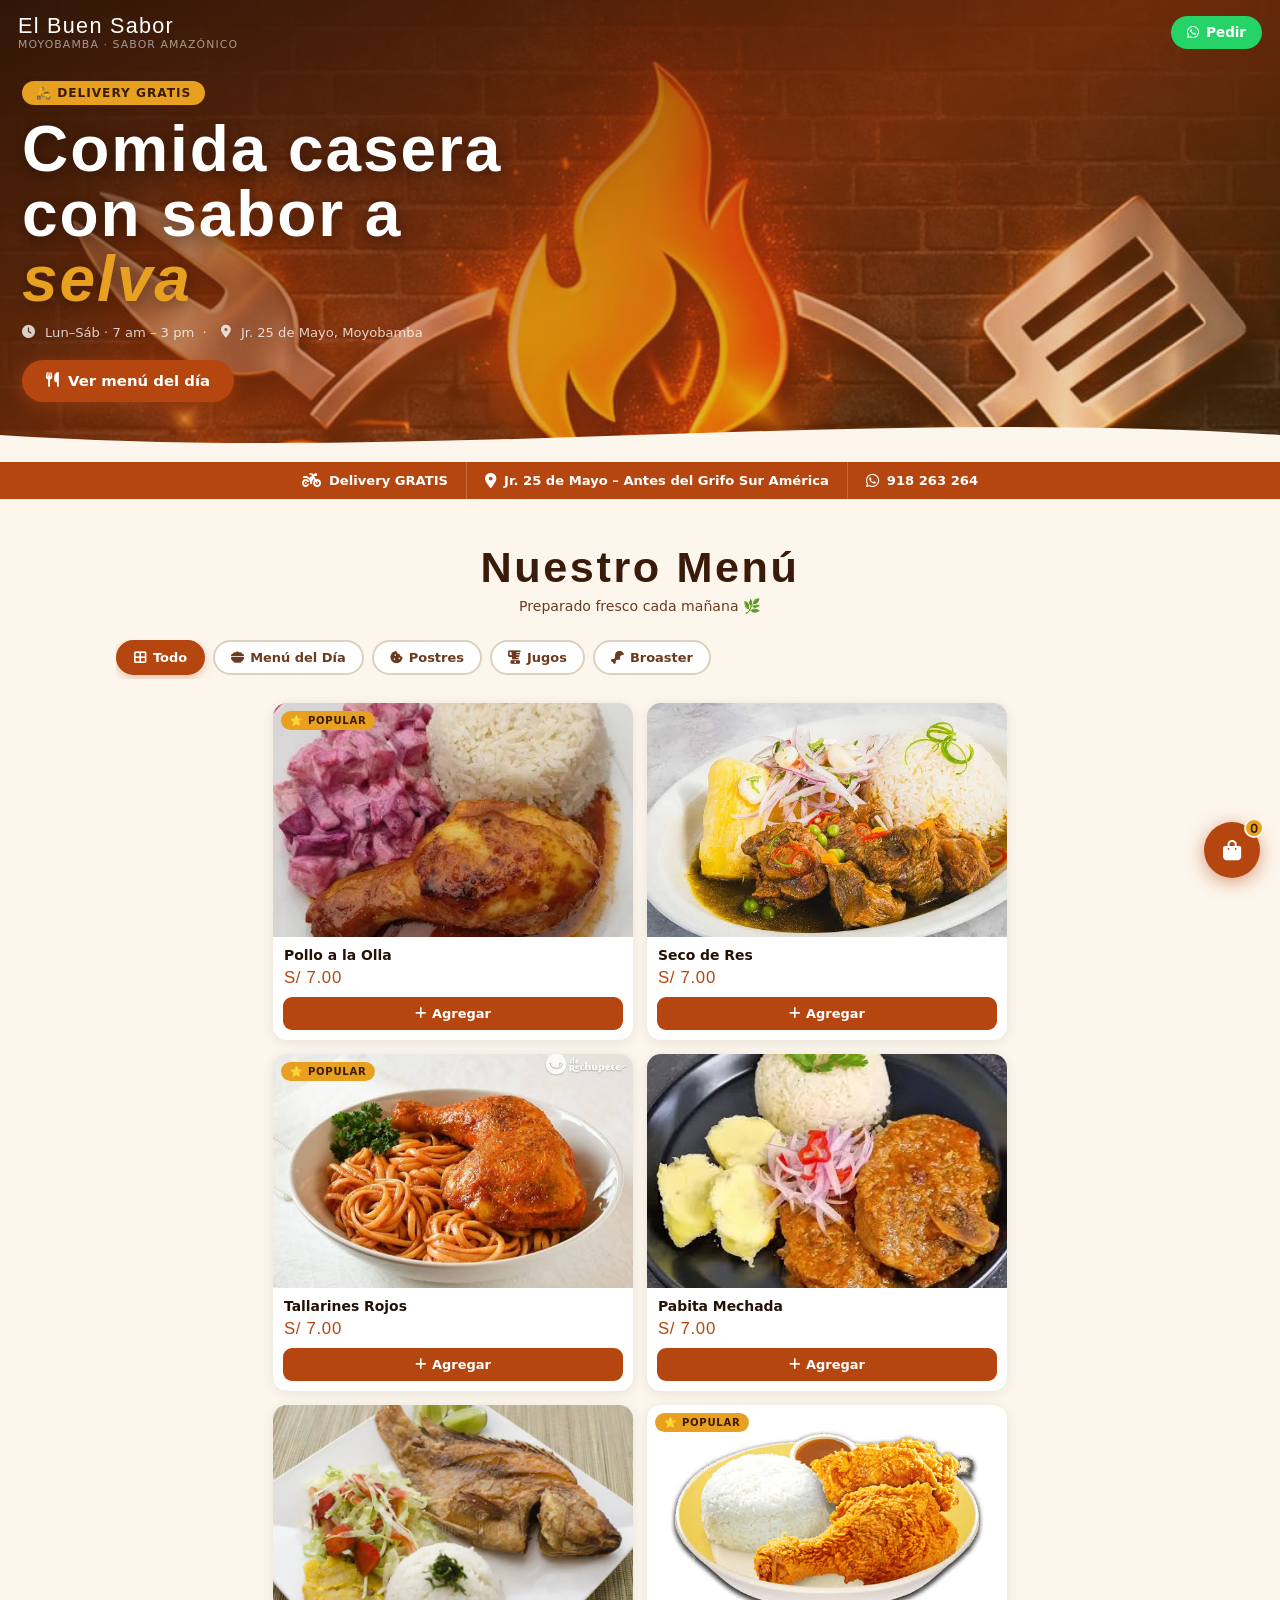
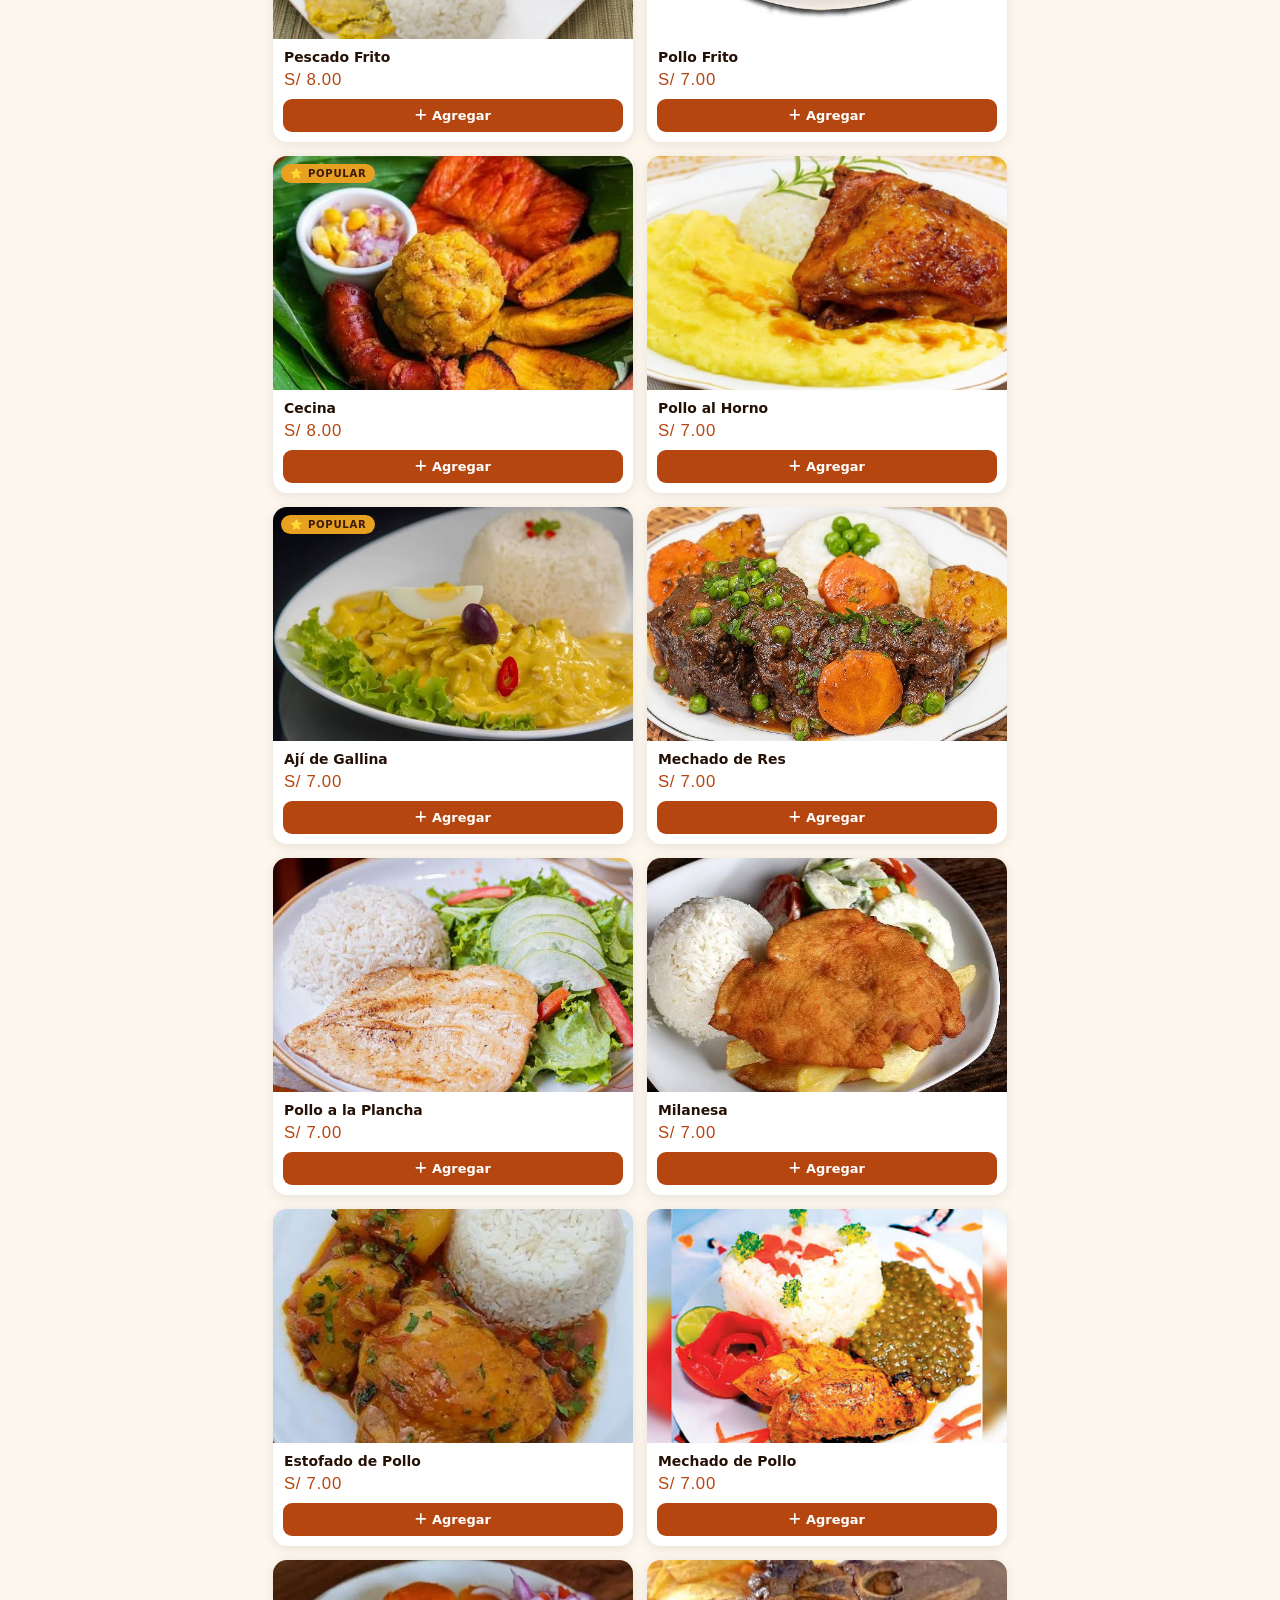
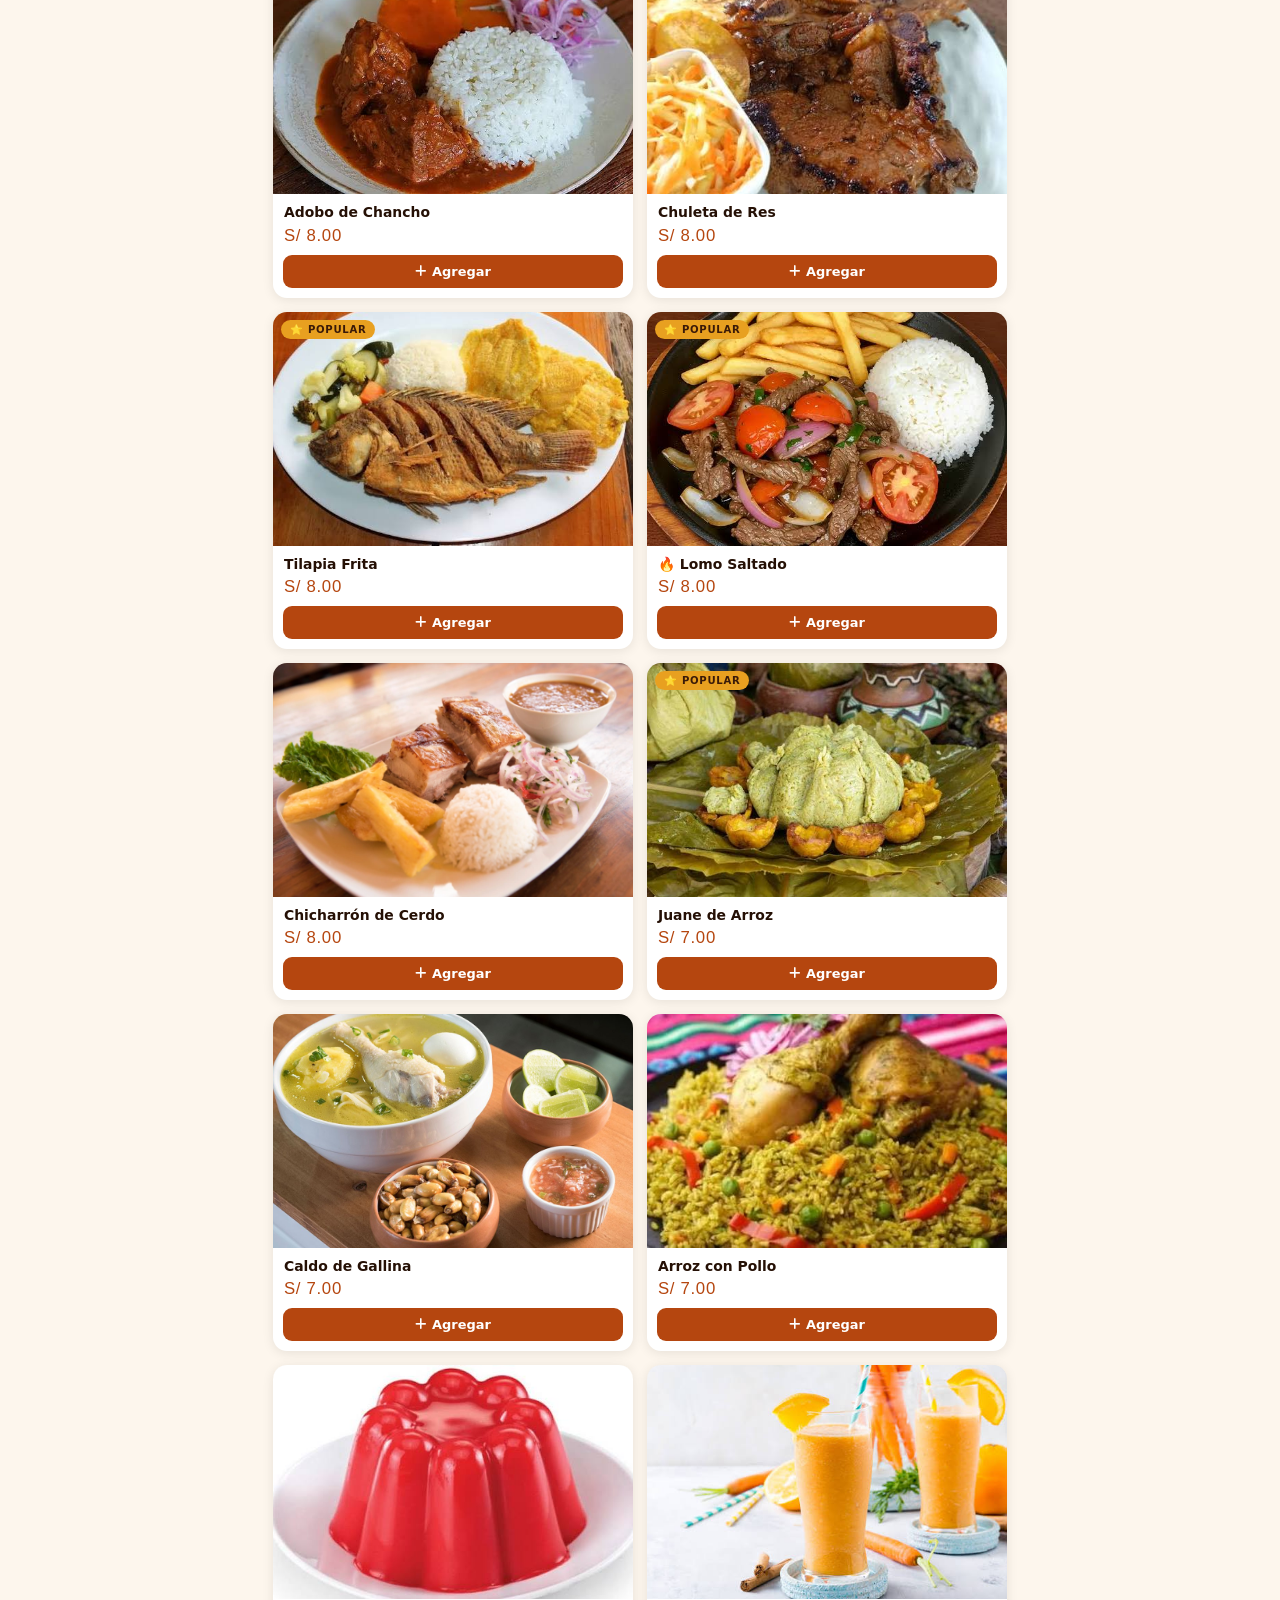
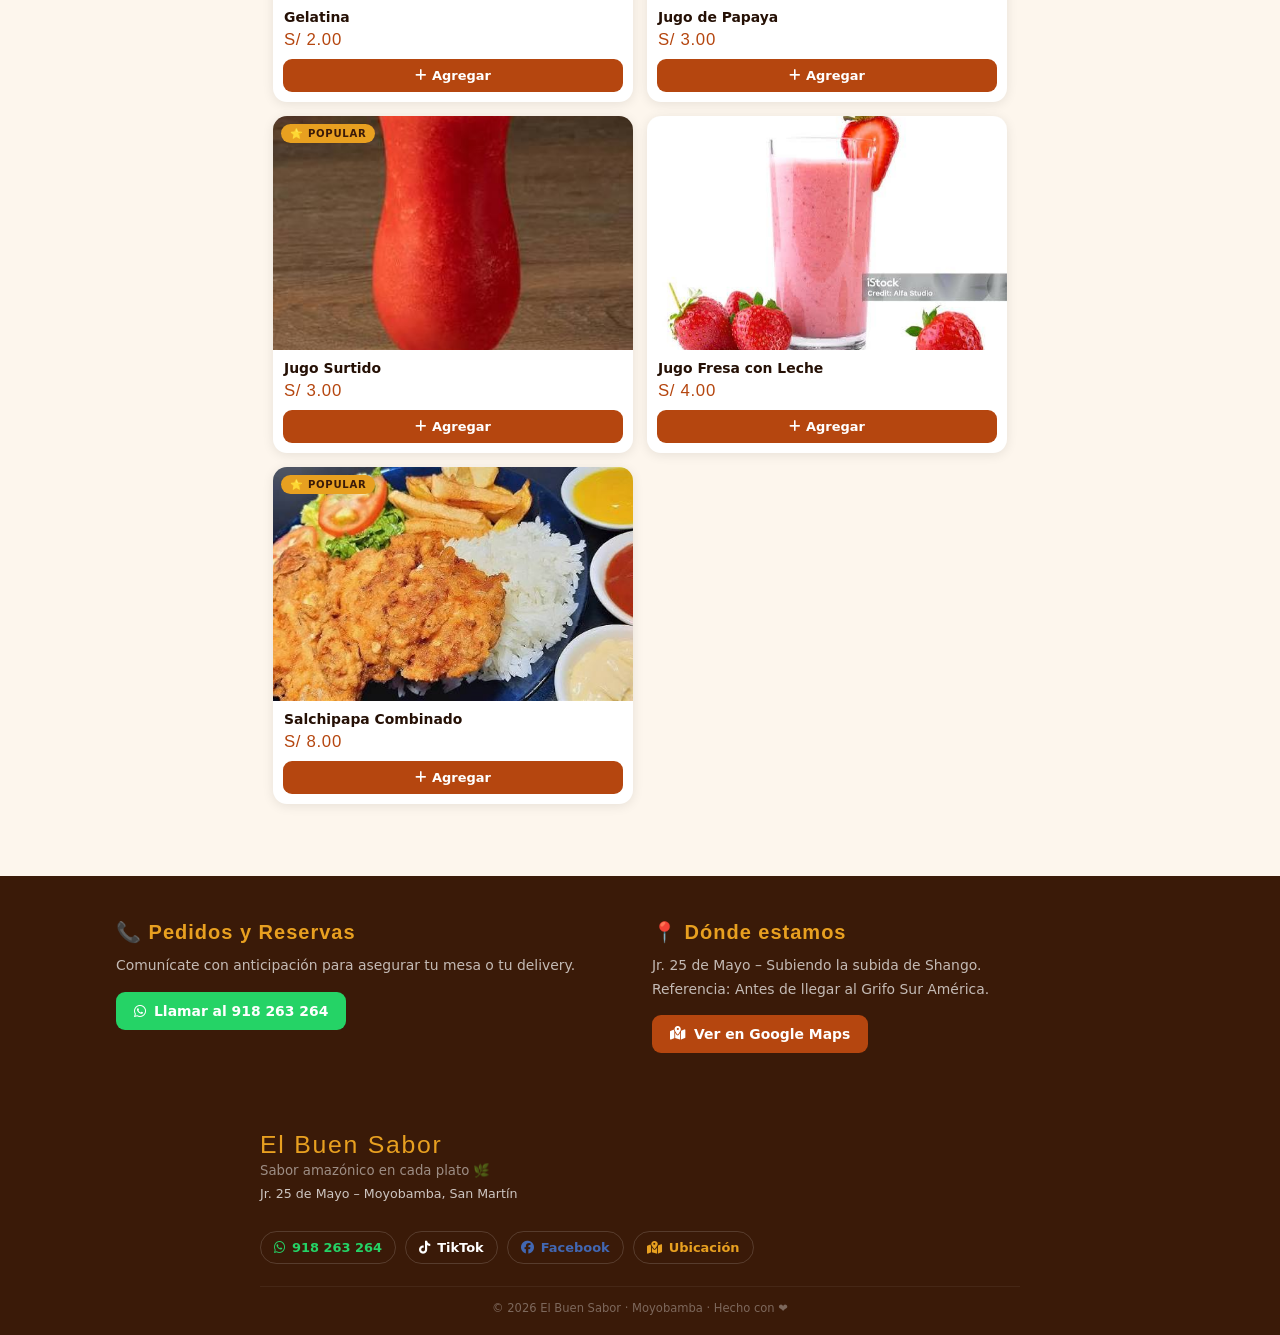
==== commit 6a7b3d27: "Update index.html" ====
--- a/index.html
+++ b/index.html
@@ -246,10 +246,6 @@
         <i class="fa-brands fa-whatsapp"></i>
         <span>918 263 264</span>
       </a>
-      <a href="https://wa.me/51920857471" target="_blank" class="flink flink-wa">
-        <i class="fa-brands fa-whatsapp"></i>
-        <span>918 263 264</span>
-      </a>
       <a href="https://tiktok.com/@elbuensaboraselvamoyo" target="_blank" class="flink flink-tk">
         <i class="fa-brands fa-tiktok"></i>
         <span>TikTok</span>
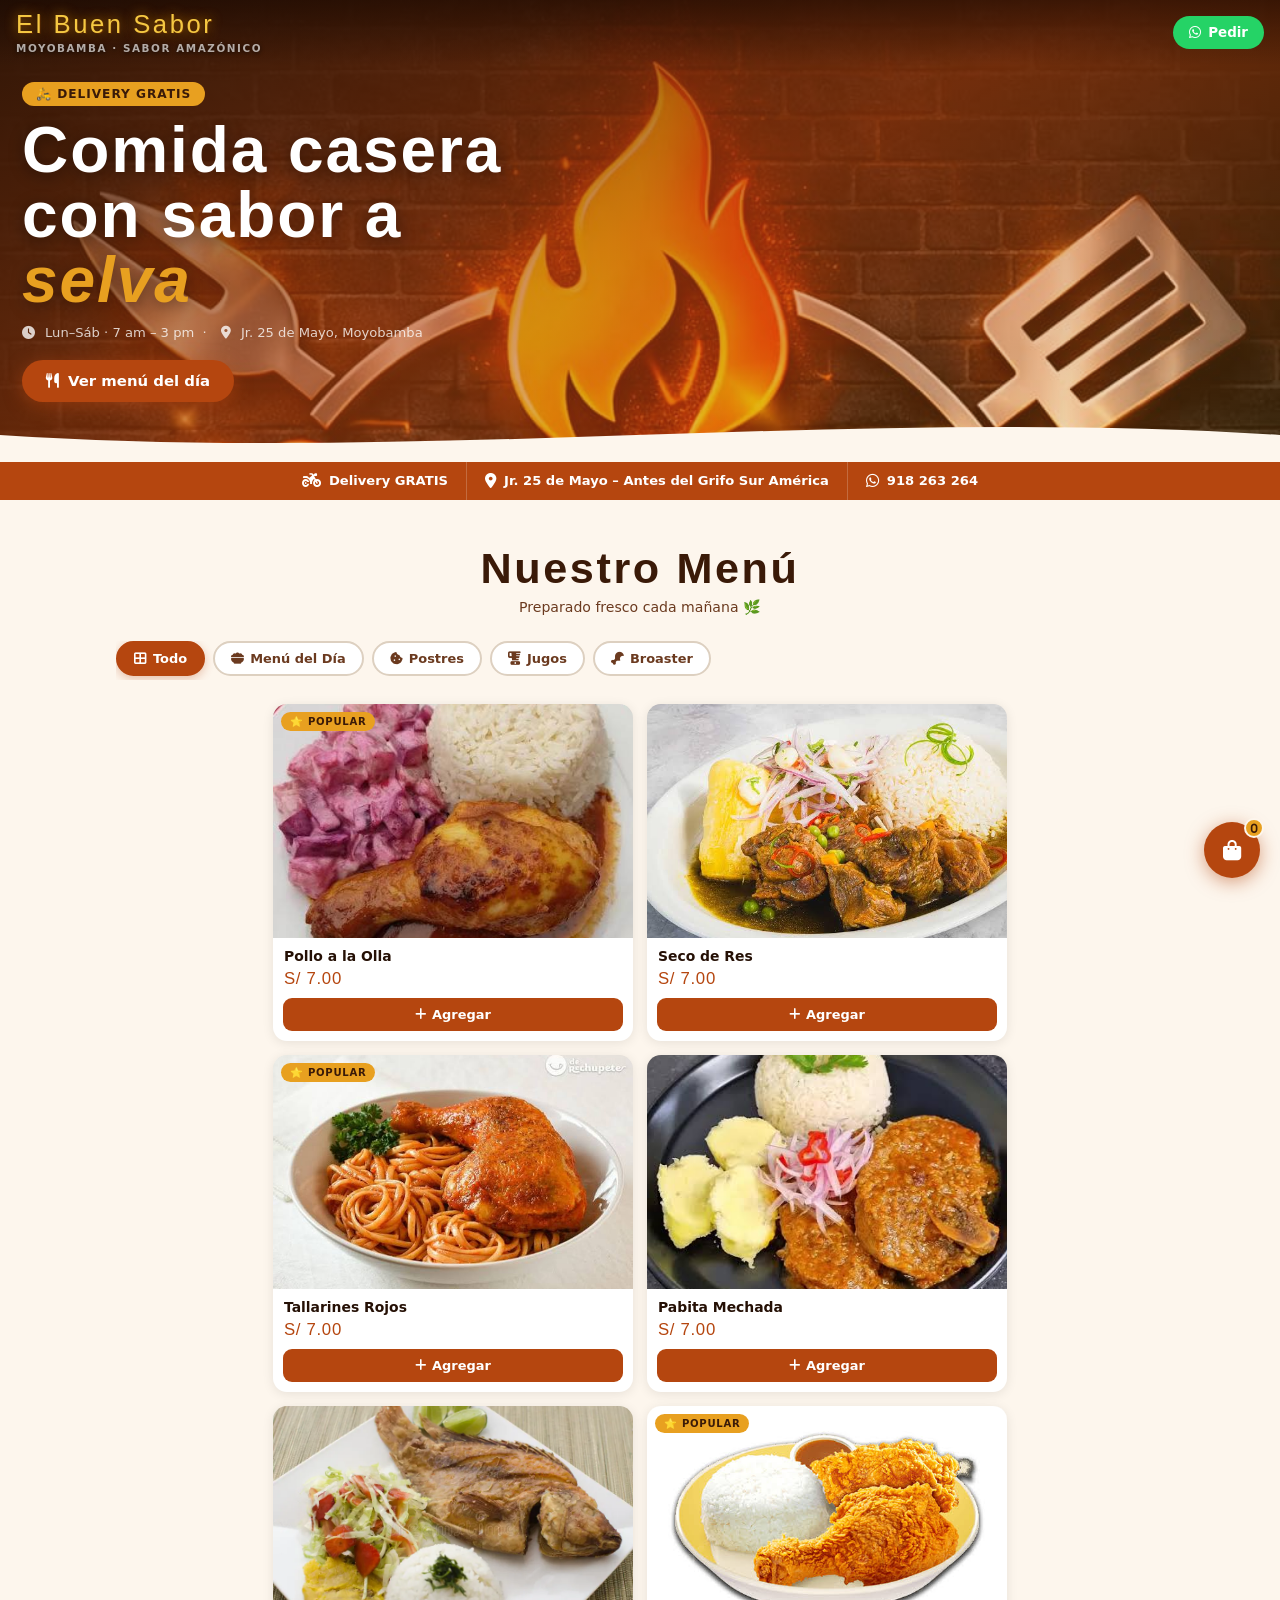
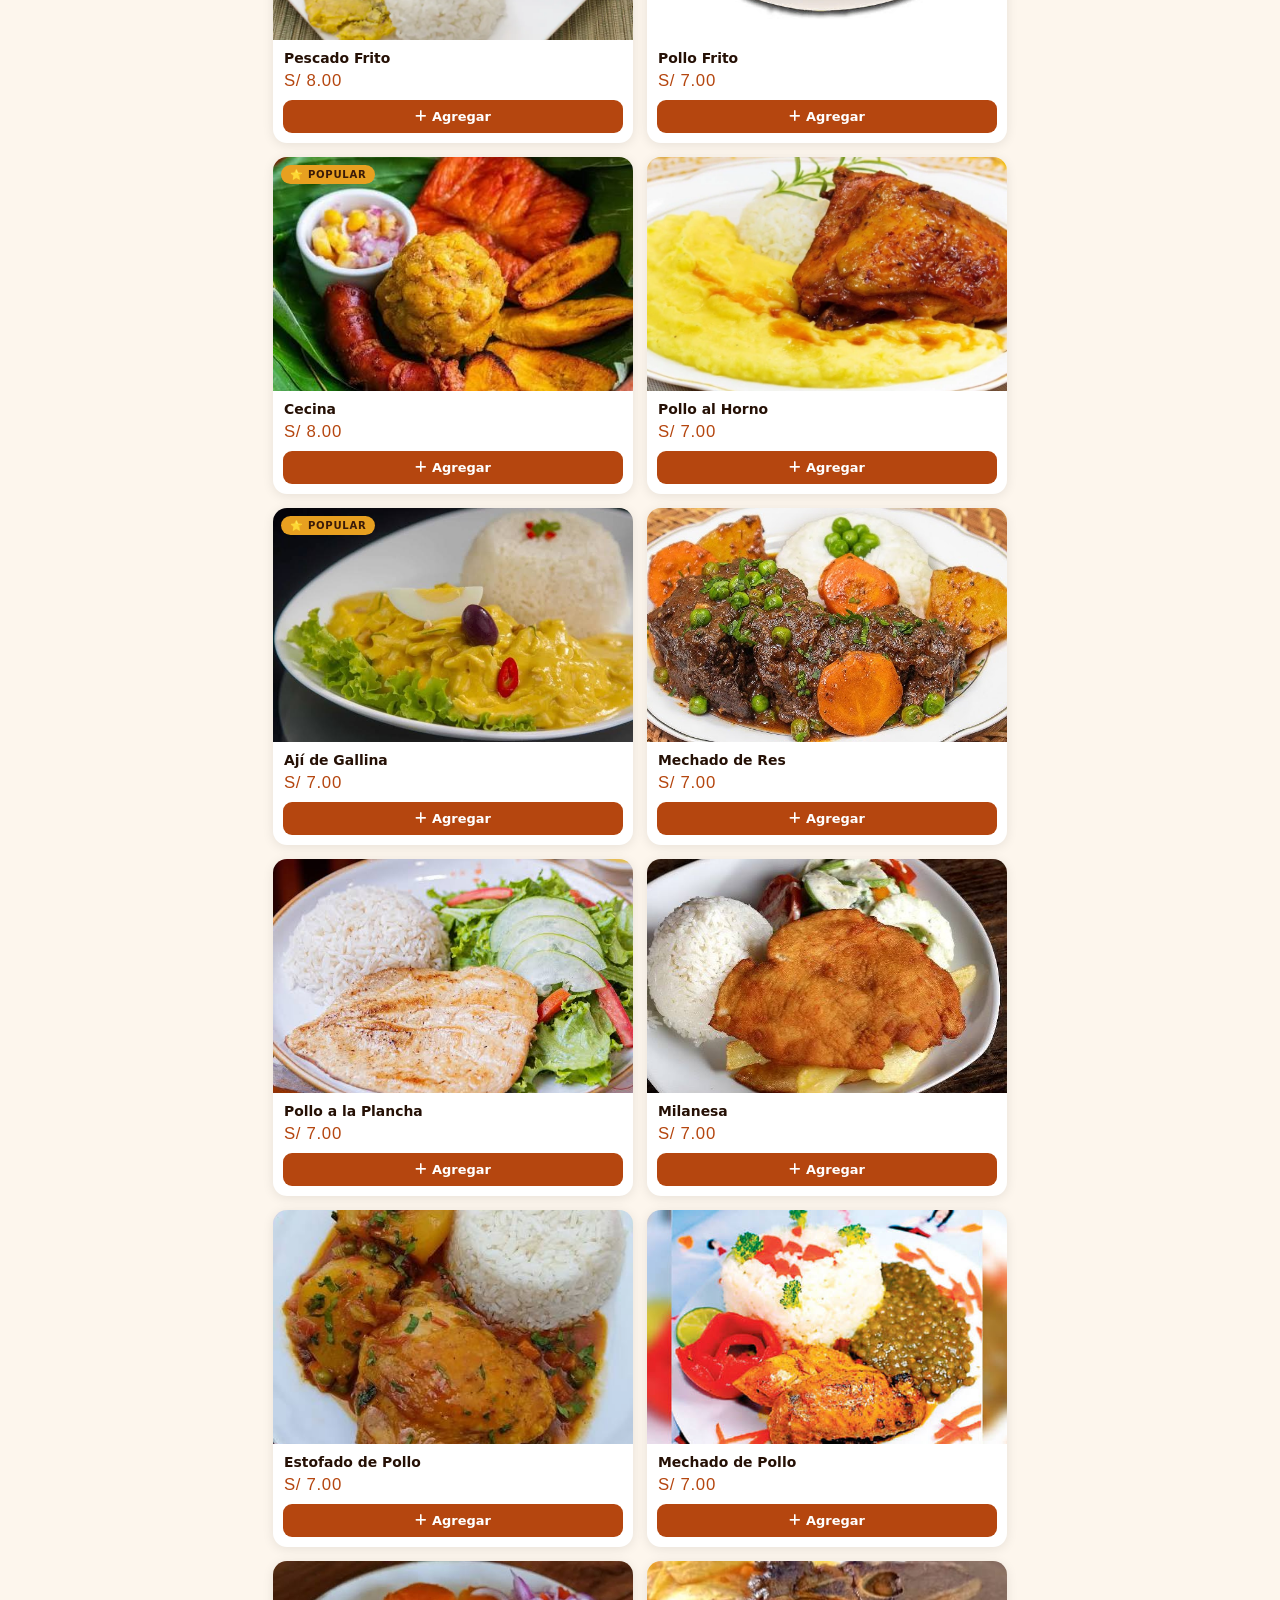
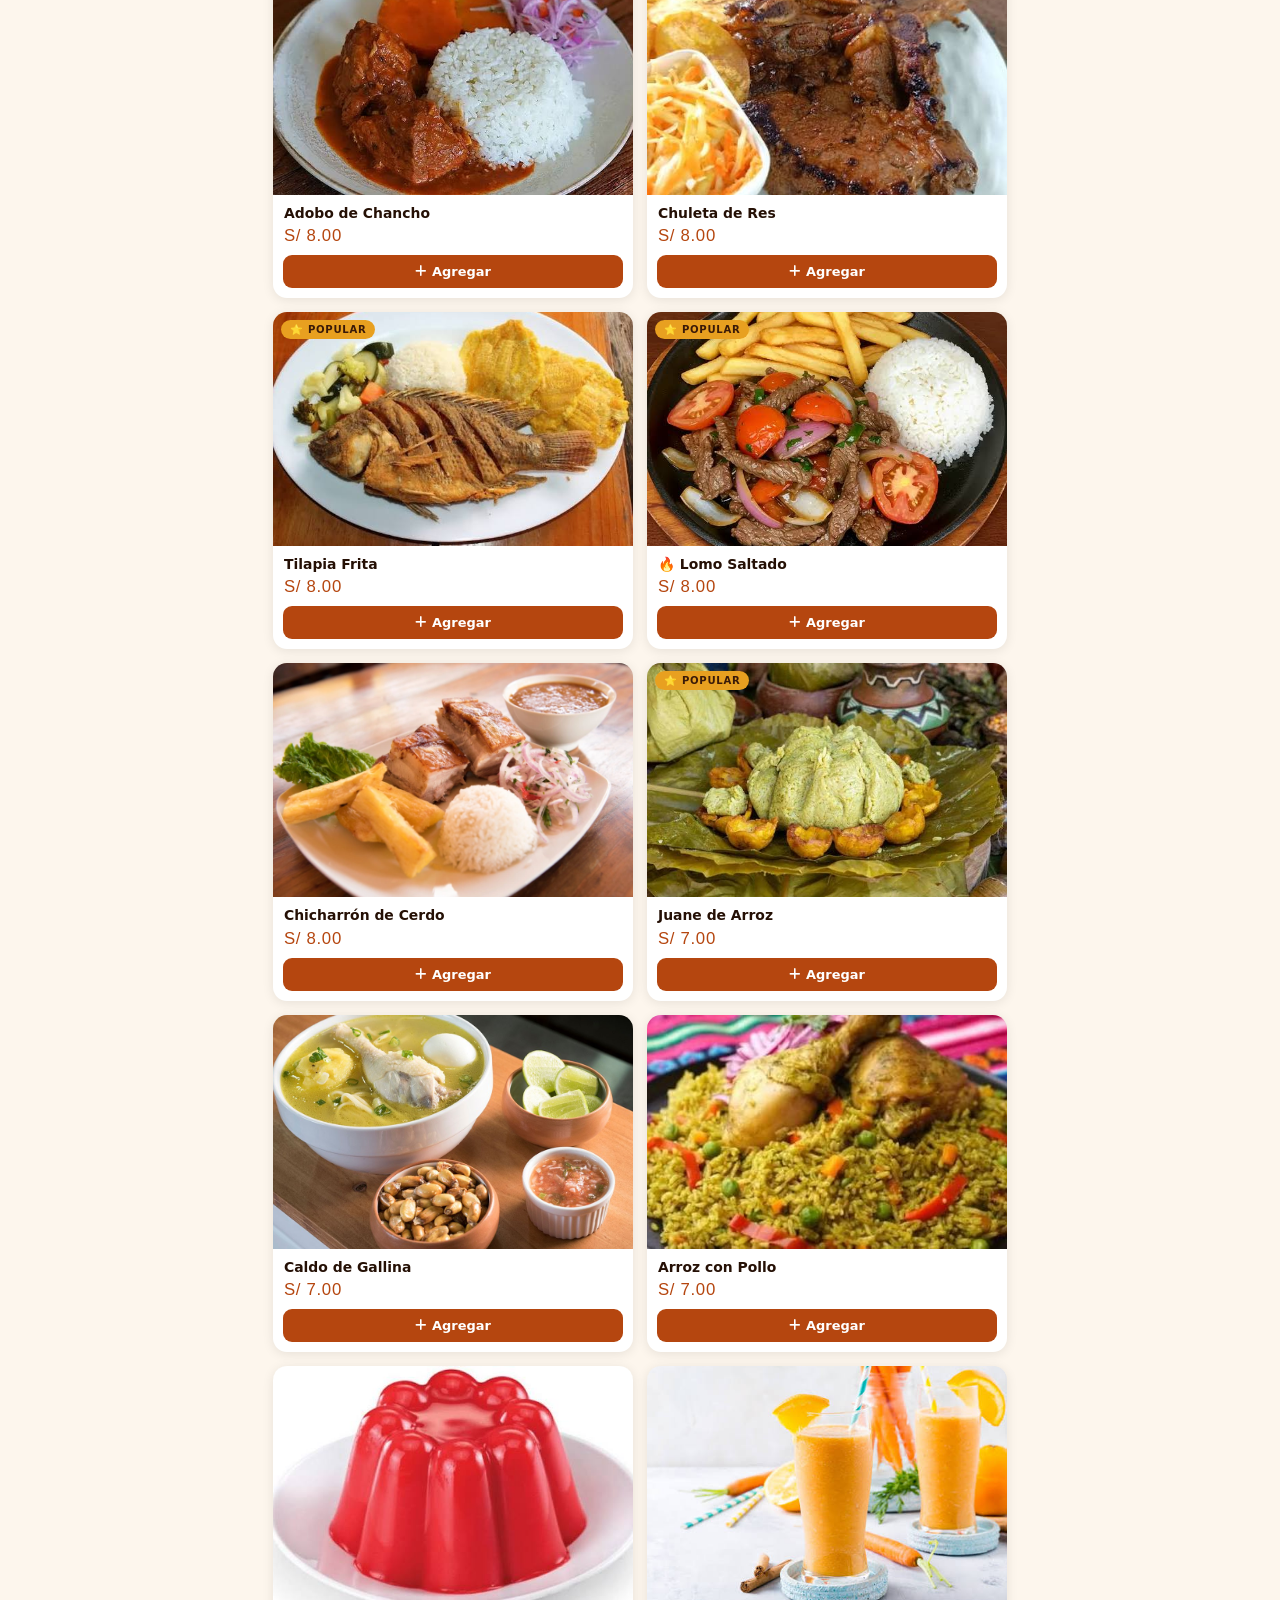
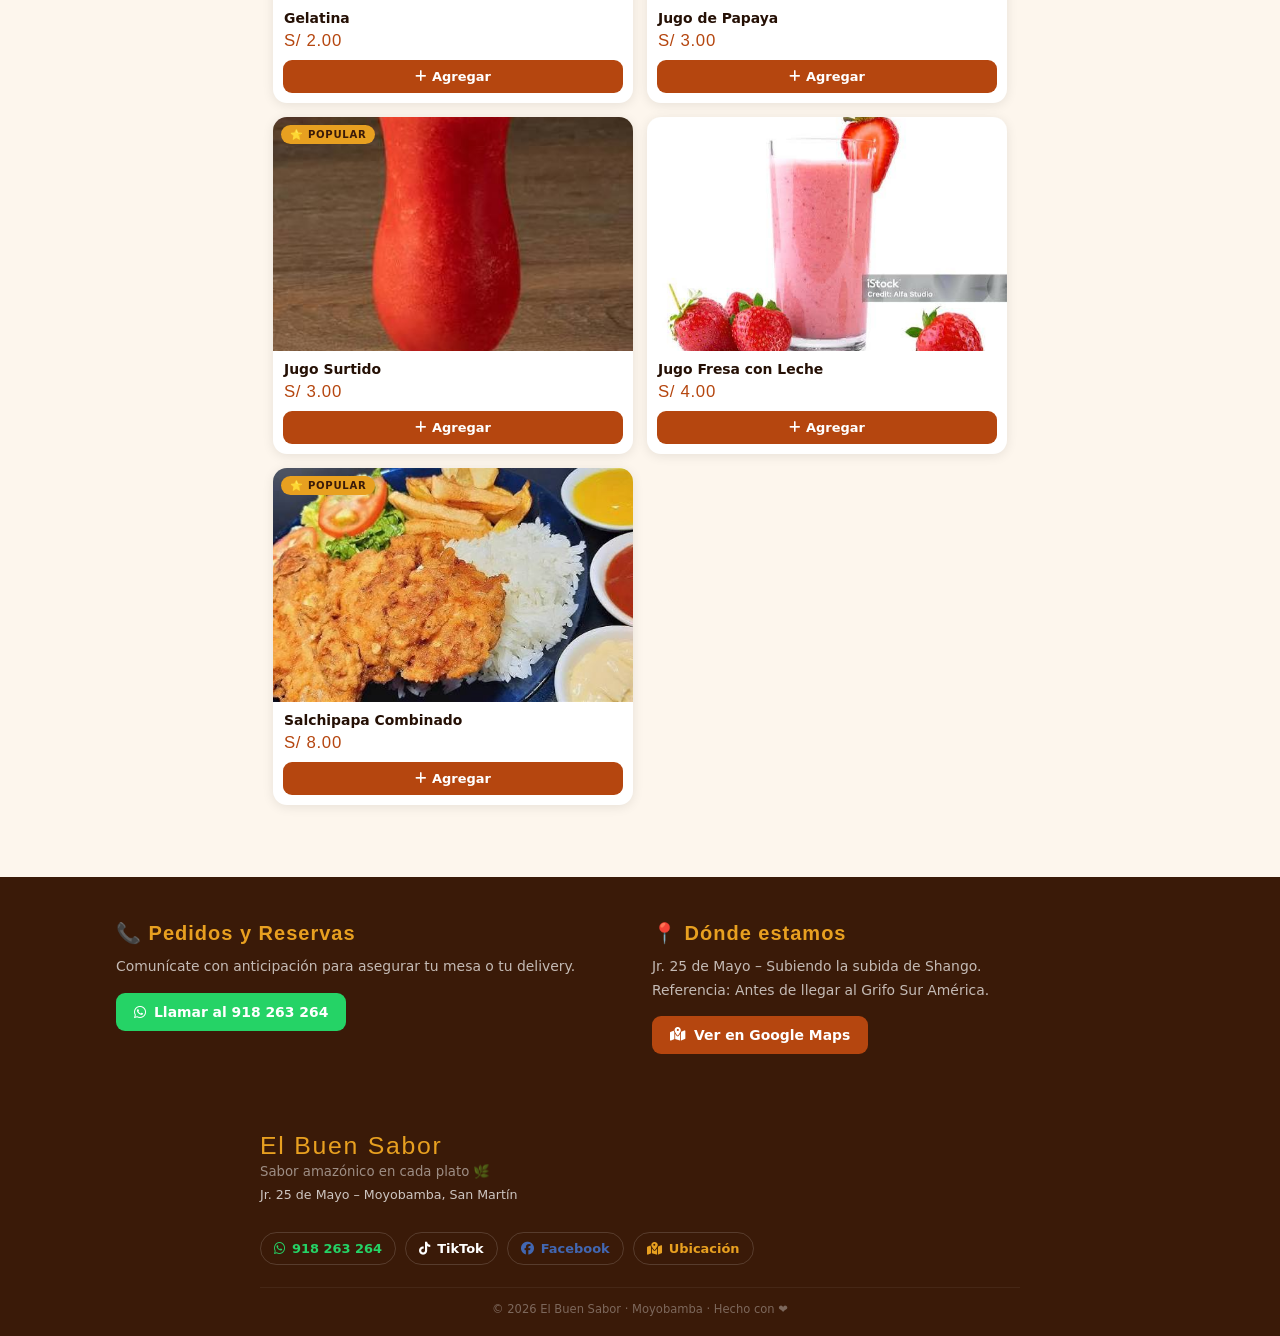
==== commit 686a127f: "Update index.html" ====
--- a/index.html
+++ b/index.html
@@ -40,7 +40,7 @@
       <!-- Logo del restaurante – usa la imagen que subiste -->
       <img src="img/logo.png" alt="El Buen Sabor" class="topbar-logo"
            onerror="this.style.display='none'"/>
-      <div>
+      <div class="topbar-text">
         <span class="topbar-name">El Buen Sabor</span>
         <span class="topbar-sub">Moyobamba · Sabor Amazónico</span>
       </div>
--- a/css/style.css
+++ b/css/style.css
@@ -76,22 +76,45 @@
 .topbar{
   position:relative;z-index:10;
   display:flex;align-items:center;justify-content:space-between;
-  padding:14px 18px;
+  padding:12px 16px;
+  /* Franja semitransparente para legibilidad */
+  background:linear-gradient(to bottom, rgba(20,6,0,.55) 0%, transparent 100%);
 }
 .topbar-brand{display:flex;align-items:center;gap:10px}
 .topbar-logo{
-  width:46px;height:46px;border-radius:50%;
+  width:48px;height:48px;border-radius:50%;
   object-fit:cover;
-  border:2px solid rgba(255,255,255,.45);
-  background:rgba(255,255,255,.1);
-}
+  border:2.5px solid var(--gold);
+  box-shadow:0 0 0 3px rgba(232,160,32,.25), 0 2px 10px rgba(0,0,0,.4);
+}
+
+/* Bloque de texto del nombre */
+.topbar-text{ display:flex; flex-direction:column; gap:1px; }
+
 .topbar-name{
-  display:block;font-family:var(--fd);font-size:1.35rem;
-  color:var(--white);letter-spacing:.06em;line-height:1.1;
-}
+  display:block;
+  font-family:var(--fd);
+  font-size:1.6rem;
+  letter-spacing:.1em;
+  line-height:1;
+  /* Color sólido dorado visible en cualquier fondo */
+  color:#f5c842;
+  /* Sombra de texto para que resalte sobre la imagen */
+  text-shadow:
+    0 0 12px rgba(232,140,10,.9),
+    0 2px 6px rgba(0,0,0,.8),
+    1px 1px 0 rgba(100,40,0,.6);
+}
+
 .topbar-sub{
-  display:block;font-size:.68rem;color:rgba(255,255,255,.55);
-  letter-spacing:.1em;text-transform:uppercase;
+  display:block;
+  font-size:.65rem;
+  font-weight:600;
+  color:rgba(255,255,255,.65);
+  letter-spacing:.15em;
+  text-transform:uppercase;
+  margin-top:3px;
+  text-shadow:0 1px 4px rgba(0,0,0,.7);
 }
 .topbar-wa{
   display:flex;align-items:center;gap:7px;
